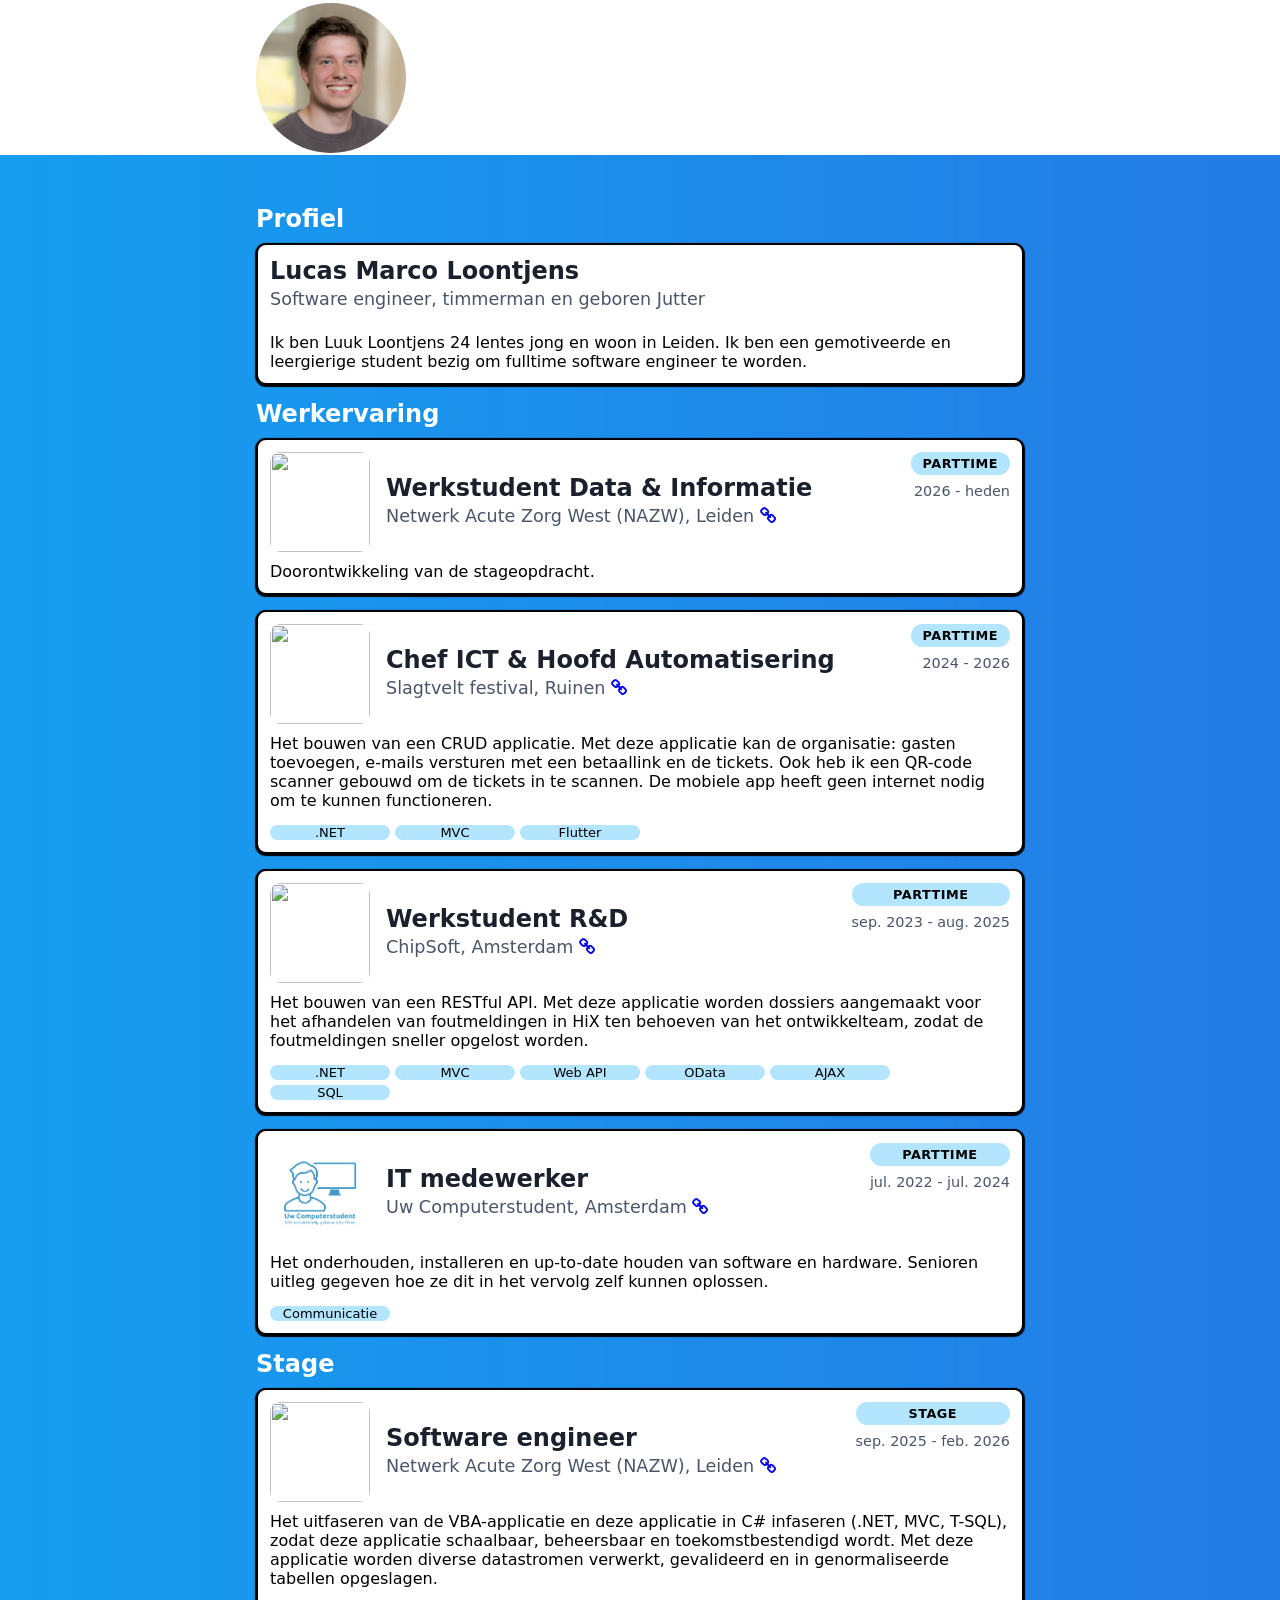
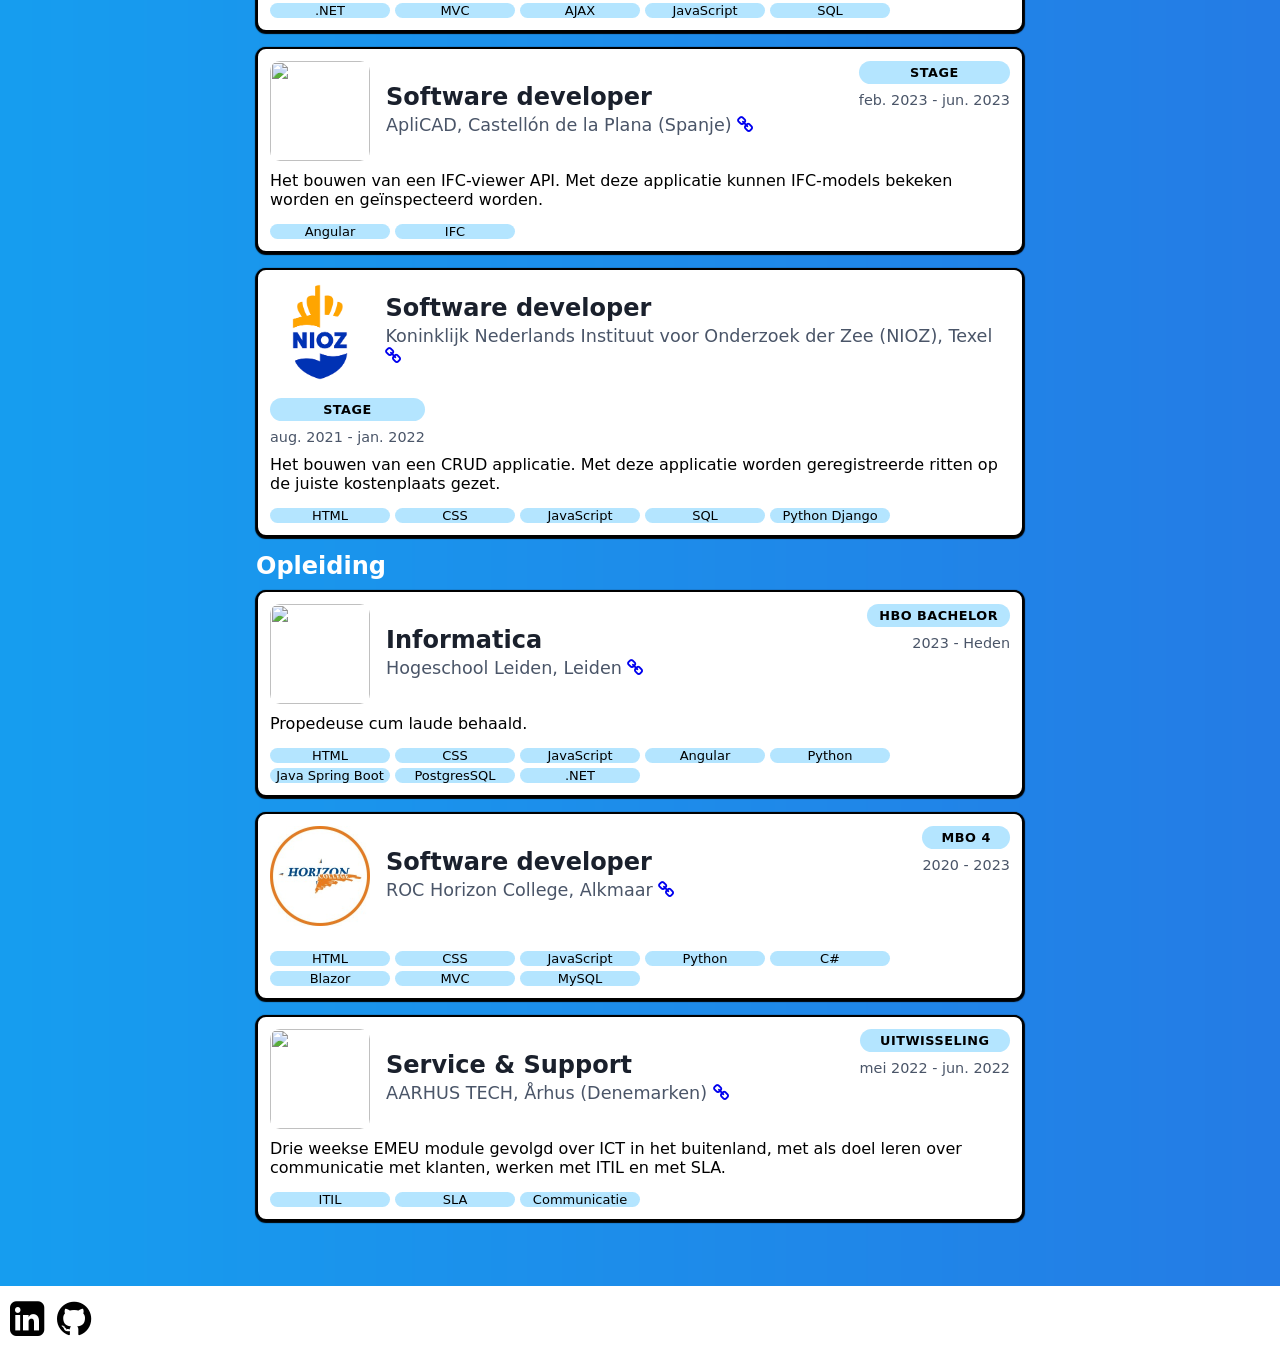
==== index.html @ aff91fad "Text NAZW stage" ====
<!DOCTYPE html>
<html lang="en">
<head>
    <meta charset="UTF-8">
    <meta name="viewport" content="width=device-width, initial-scale=1.0">
    <title>Curriculum Vitae Luuk</title>
    <link rel="icon" type="image/x-icon" href="letter.png">
    <link rel="stylesheet" href="style.css">
    <link rel="stylesheet" href="https://cdnjs.cloudflare.com/ajax/libs/font-awesome/4.7.0/css/font-awesome.min.css">
</head>
<body>
    <div class="personalia">
        <div class="img-wrapper">
            <img src="img/luuk.jpg" alt="Lucas" class="photo">
        </div>
    </div>
    
    <!-- Profiel -->
    <div class="cv-list">
        <h2 class="page">Profiel</h2>
        <div class="cv-item">
            <div class="name">
                <div class="company-details">
                    <h3>Lucas Marco Loontjens</h3>
                    <h4>Software engineer, timmerman en geboren Jutter</h4>                 
                </div>
            </div>
            <p>Ik ben Luuk Loontjens 24 lentes jong en woon in Leiden.
            Ik ben een gemotiveerde en leergierige student bezig om fulltime software engineer te worden.</p>       
        </div>

        <!-- Werkervaring -->
        <h2 class="page">Werkervaring</h2>
        <div class="cv-item">
            <div class="cv-header">
                <div class="company-info">
                    <img src="https://nazw.nl/wp-content/uploads/2023/12/NAZW-logo.svg" class="photo">
                    <div class="company-details">
                        <h3>Werkstudent Data & Informatie</h3>
                        <h4>Netwerk Acute Zorg West (NAZW), Leiden <a href="https://nazw.nl/" target="_blank"><i class="fa fa-link"></i></a></h4>
                    </div>
                </div>
                <div class="cv-right">
                    <div class="cv-type">Parttime</div>
                    <div class="cv-date">2026 - heden</div>
                </div>
            </div>
            <p>Doorontwikkeling van de stageopdracht.
            </p>
        </div>


        <div class="cv-item">
            <div class="cv-header">
                <div class="company-info">
                    <img src="https://encrypted-tbn0.gstatic.com/images?q=tbn:ANd9GcRWLelJHLTWGagLmyqx_aqqXIX-6oJtifSRag&s" class="photo">
                    <div class="company-details">
                        <h3>Chef ICT & Hoofd Automatisering</h3>
                        <h4>Slagtvelt festival, Ruinen <a href="https://www.instagram.com/slagtvelt" target="_blank"><i class="fa fa-link"></i></a></h4>
                    </div>
                </div>
                <div class="cv-right">
                    <div class="cv-type">Parttime</div>
                    <div class="cv-date">2024 - 2026</div>
                </div>
            </div>
                <p>Het bouwen van een CRUD applicatie. Met deze applicatie kan de organisatie: gasten toevoegen, e-mails 
                    versturen met een betaallink en de tickets. Ook heb ik een QR-code scanner gebouwd om de tickets 
                    in te scannen. De mobiele app heeft geen internet nodig om te kunnen functioneren.
                </p>
            <ul>
                <li>.NET</li>
                <li>MVC</li>
                <li>Flutter</li>
            </ul>
        </div>

        <div class="cv-item">
            <div class="cv-header">
                <div class="company-info">
                    <img src="https://www.chipsoft.com/img/Mob%20ChipSoft%20logo%20blauw.svg" class="photo">
                    <div class="company-details">
                        <h3>Werkstudent R&D</h3>
                        <h4>ChipSoft, Amsterdam <a href="https://chipsoft.com/nl-NL" target="_blank"><i class="fa fa-link"></i></a></h4>
                    </div>
                </div>
                <div class="cv-right">
                    <div class="cv-type">Parttime</div>
                    <div class="cv-date">sep. 2023 - aug. 2025</div>
                </div>
            </div>
            <p>Het bouwen van een RESTful API. Met deze applicatie worden dossiers aangemaakt voor het afhandelen
                van foutmeldingen in HiX ten behoeven van het ontwikkelteam, zodat de foutmeldingen sneller opgelost
                worden.
            </p>
            <ul>
                <li>.NET</li>
                <li>MVC</li>
                <li>Web API</li>
                <li>OData</li>
                <li>AJAX</li>
                <li>SQL</li>
            </ul>
        </div>

        <div class="cv-item">
            <div class="cv-header">
                <div class="company-info">
                    <img src="img/UCS.png" class="photo">
                    <div class="company-details">
                        <h3>IT medewerker</h3>
                        <h4>Uw Computerstudent, Amsterdam <a href="https://uwcomputerstudent.nl" target="_blank"><i class="fa fa-link"></i></a></h4>
                    </div>
                </div>
                <div class="cv-right">
                    <div class="cv-type">Parttime</div>
                    <div class="cv-date">jul. 2022 - jul. 2024</div>
                </div>
            </div>
            <p>Het onderhouden, installeren en up-to-date houden van software en hardware. Senioren uitleg
                gegeven hoe ze dit in het vervolg zelf kunnen oplossen.
            </p>
            <ul>
                <li>Communicatie</li>
            </ul>
        </div>

        <!-- Stage -->
        <h2 class="page">Stage</h2>
        <div class="cv-item">
            <div class="cv-header">
                <div class="company-info">
                    <img src="https://nazw.nl/wp-content/uploads/2023/12/NAZW-logo.svg" class="photo">
                    <div class="company-details">
                        <h3>Software engineer</h3>
                        <h4>Netwerk Acute Zorg West (NAZW), Leiden <a href="https://nazw.nl/" target="_blank"><i class="fa fa-link"></i></a></h4>
                    </div>
                </div>
                <div class="cv-right">
                    <div class="cv-type">Stage</div>
                    <div class="cv-date">sep. 2025 - feb. 2026</div>
                </div>
            </div>
            <p>Het uitfaseren van de VBA-applicatie en deze applicatie in C# infaseren (.NET,
                MVC, T-SQL), zodat deze applicatie schaalbaar, beheersbaar en toekomstbestendigd
                wordt. Met deze applicatie worden diverse datastromen verwerkt, gevalideerd en in
                genormaliseerde tabellen opgeslagen.
            </p>
            <ul>
                <li>.NET</li>
                <li>MVC</li>
                <li>AJAX</li>
                <li>JavaScript</li>
                <li>SQL</li>
            </ul>
        </div>
        <div class="cv-item">
            <div class="cv-header">
                <div class="company-info">
                    <img src="https://aplicad.com/wp-content/uploads/2024/04/Logotipo_ApliCAD.png" class="photo">
                    <div class="company-details">
                        <h3>Software developer</h3>
                        <h4>ApliCAD, Castellón de la Plana (Spanje) <a href="https://aplicad.com" target="_blank"><i class="fa fa-link"></i></a></h4>
                    </div>
                </div>
                <div class="cv-right">
                    <div class="cv-type">Stage</div>
                    <div class="cv-date">feb. 2023 - jun. 2023</div>
                </div>
            </div>
            <p>Het bouwen van een IFC-viewer API. Met deze applicatie kunnen IFC-models bekeken worden en geïnspecteerd worden.</p>
            <ul>
                <li>Angular</li>
                <li>IFC</li>
            </ul>
        </div>
                
        <div class="cv-item">
            <div class="cv-header">
                <div class="company-info">
                    <img src="/img/NIOZ.png" class="photo">
                    <div class="company-details">
                        <h3>Software developer</h3>
                        <h4>Koninklijk Nederlands Instituut voor Onderzoek der Zee (NIOZ), Texel <a href="https://www.nioz.nl" target="_blank"><i class="fa fa-link"></i></a></h4>
                    </div>
                </div>
                <div class="cv-right">
                    <div class="cv-type">Stage</div>
                    <div class="cv-date">aug. 2021 - jan. 2022</div>
                </div>
            </div>
            <p>Het bouwen van een CRUD applicatie. Met deze applicatie worden geregistreerde ritten op de juiste kostenplaats gezet.</p>
            <ul>
                <li>HTML</li>
                <li>CSS</li>
                <li>JavaScript</li>
                <li>SQL</li>
                <li>Python Django</li>
            </ul>
        </div>


        <!-- Opleiding -->
        <h2 class="page">Opleiding</h2>
        <div class="cv-item">
            <div class="cv-header">
                <div class="company-info">
                    <img src="https://www.deassociatedegree.nl/wp-content/uploads/2025/03/Logo_HL_Donkergroen_RGB.png" class="photo">
                    <div class="company-details">
                        <h3>Informatica</h3>
                        <h4>Hogeschool Leiden, Leiden <a href="https://www.hsleiden.nl" target="_blank"><i class="fa fa-link"></i></a></h4>
                    </div>
                </div>
                <div class="cv-right">
                    <div class="cv-type">HBO Bachelor</div>
                    <div class="cv-date">2023 - Heden</div>
                </div>
            </div>
                <p>Propedeuse cum laude behaald.</p>
            <ul>
                <li>HTML</li>
                <li>CSS</li>
                <li>JavaScript</li>
                <li>Angular</li>
                <li>Python</li>
                <li>Java Spring Boot</li>
                <li>PostgresSQL</li>
                <li>.NET</li>
            </ul>
        </div>

        <div class="cv-item">
            <div class="cv-header">
                <div class="company-info">
                    <img src="img/Horizon_College.jpg" class="photo">
                    <div class="company-details">
                        <h3>Software developer</h3>
                        <h4>ROC Horizon College, Alkmaar <a href="https://www.talland.nl" target="_blank"><i class="fa fa-link"></i></a></h4>
                    </div>
                </div>
                <div class="cv-right">
                    <div class="cv-type">MBO 4</div>
                    <div class="cv-date">2020 - 2023</div>
                </div>
            </div>
            <ul>
                <li>HTML</li>
                <li>CSS</li>
                <li>JavaScript</li>
                <li>Python</li>
                <li>C#</li>
                <li>Blazor</li>
                <li>MVC</li>
                <li>MySQL</li>
            </ul>
        </div>

        <div class="cv-item">
            <div class="cv-header">
                <div class="company-info">
                    <img src="https://encrypted-tbn0.gstatic.com/images?q=tbn:ANd9GcSolcp8pTthHWKTYO9zEsFrjFuB_rsG6BGsEw&s" class="photo">
                    <div class="company-details">
                        <h3>Service & Support</h3>
                        <h4>AARHUS TECH, Århus (Denemarken) <a href="https://www.aarhustech.dk" target="_blank"><i class="fa fa-link"></i></a></h4>
                    </div>
                </div>
                <div class="cv-right">
                    <div class="cv-type">Uitwisseling</div>
                    <div class="cv-date"> mei 2022 - jun. 2022</div>
                </div>
            </div>
                <p>Drie weekse EMEU module gevolgd over ICT in het buitenland, met als doel leren over communicatie met klanten,
                    werken met ITIL en met SLA.
                </p>
            <ul>
                <li>ITIL</li>
                <li>SLA</li>
                <li>Communicatie</li>
            </ul>
        </div>
    </div>

    <div class="contact">
            <a href="https://www.linkedin.com/in/lucas-loontjens/" target="_blank"><i class="fa fa-linkedin-square" aria-hidden="true"></i></a>    
            <a href="https://github.com/Luuncas" target="_blank"><i class="fa fa-github" aria-hidden="true"></i></a>
        </div>
    </div>
</body>
</html>
---- style.css ----
* {
    padding: 0;
    margin: 0;
    box-sizing: border-box;
}

body {
    font-family: system-ui;
    background: url("cool-background.png");
    background-size: cover;
    background-position: center top;   
    display: flex; 
    flex-direction: column; 
    min-height: 100vh;
}

.personalia {
    background-color: #fff;
    height: 155px;
    display: flex;
    align-items: center;
    position: relative;
    margin-bottom: 50px;
    padding: 0px;
}

.name {
    padding-bottom: 20px;
}

h2 {
    padding-bottom: 10px;
}

.photo {
    width: 100px;
    height: 100px;
    object-fit: contain;
    border-radius: 10px;
}

.cv-list {
    position: relative;
    right: 0;
    padding: 0 20% 0 20%;
}

.img-wrapper {
  width: 150px;
  height: 150px;
  overflow: hidden;
  border-radius: 50%;
  position: absolute;
  left: 20%;
}

.img-wrapper img {
    width: 100%;
    height: 160%;
    object-fit: cover;
    top: -5px;
    position: absolute;
}

.cv-item {
    padding: 12px;
    background-color: #fff;
    margin-bottom: 15px;
    border-radius: 10px;
    border: solid #000 2px;
    box-shadow: 0px 1px 1px 1px #000;
}

.cv-header {
    display: flex;
    justify-content: space-between;
    align-items: flex-start;
    flex-wrap: wrap;
    margin-bottom: 10px;
    gap: 1rem;
}

.company-info {
    display: flex;
    align-items: center;
    gap: 1rem;
    overflow: auto;
}

.company-details h3 {
    margin: 0;
    color: #1a202c;
    font-size: 1.5rem;
    font-weight: 600;
}

.company-details h4 {
    margin: 0.25rem 0;
    color: #4a5568;
    font-size: 1.1rem;
    font-weight: 500;
}

.cv-right {
    text-align: right;
    display: flex;
    flex-direction: column;
    gap: 0.5rem;
}

.cv-date {
    color: #4a5568;
    font-size: 0.9rem;
    font-weight: 500;
}

.cv-type {
    background-color: #b4e5ff;
    padding: 0.25rem 0.75rem;
    border-radius: 20px;
    font-size: 0.8rem;
    font-weight: 600;
    text-transform: uppercase;
    letter-spacing: 0.5px;
    text-align: center;
}

.page {
    color: #fff;
}

ul {
    list-style-type: none;
    margin: 0;
    padding: 0;
    overflow: hidden;
    padding-top: 10px;
}

li {
    text-align: center;
    width: 120px;
    float: left;
    margin-right: 5px;
    background-color: #b4e5ff;
    margin-top: 5px;
    border-radius: 40px;
    font-size: small;
}

.contact {
    background-color: #fff;
    margin-top: 50px;
    padding: 10px;
    font-size: 40px;
    flex: 1;
}

.contact a:link, .contact a:visited {
    color: #000;
}

.contact a:hover {
    color: #4b4b4b;
}
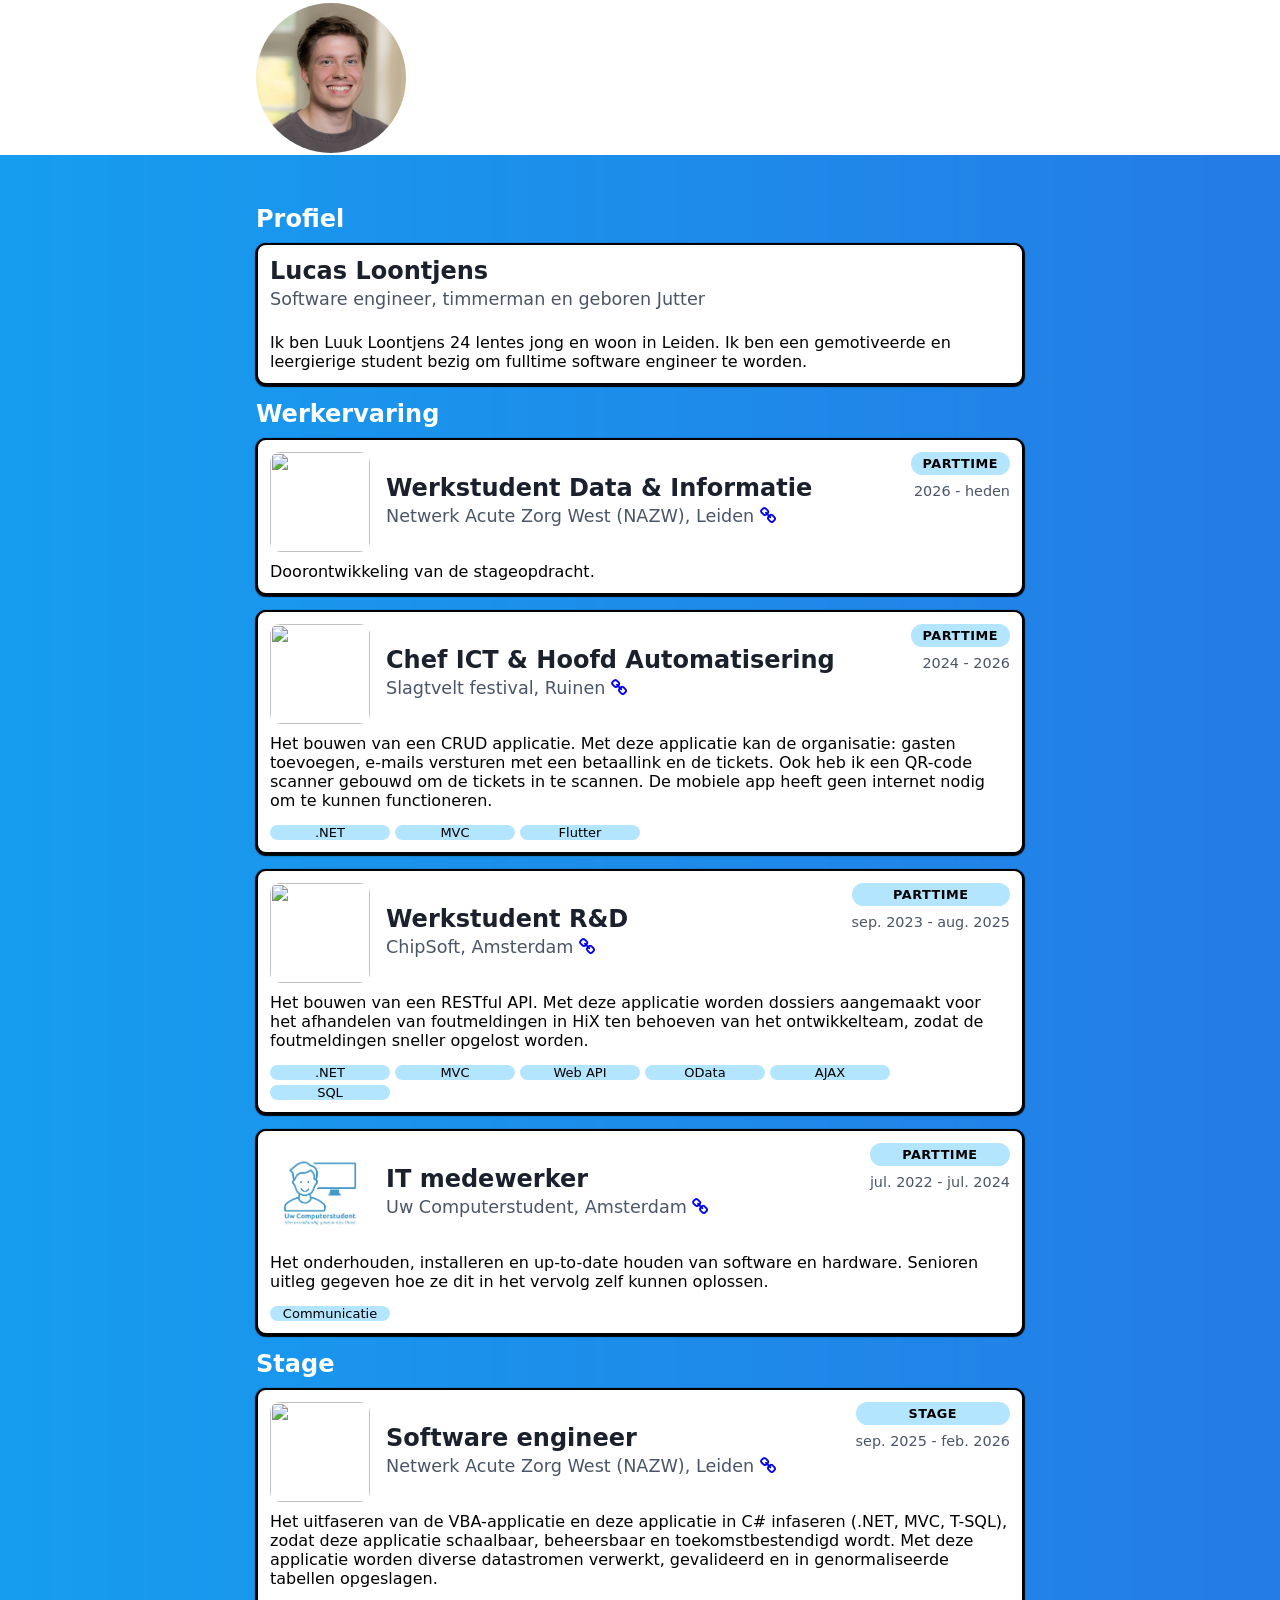
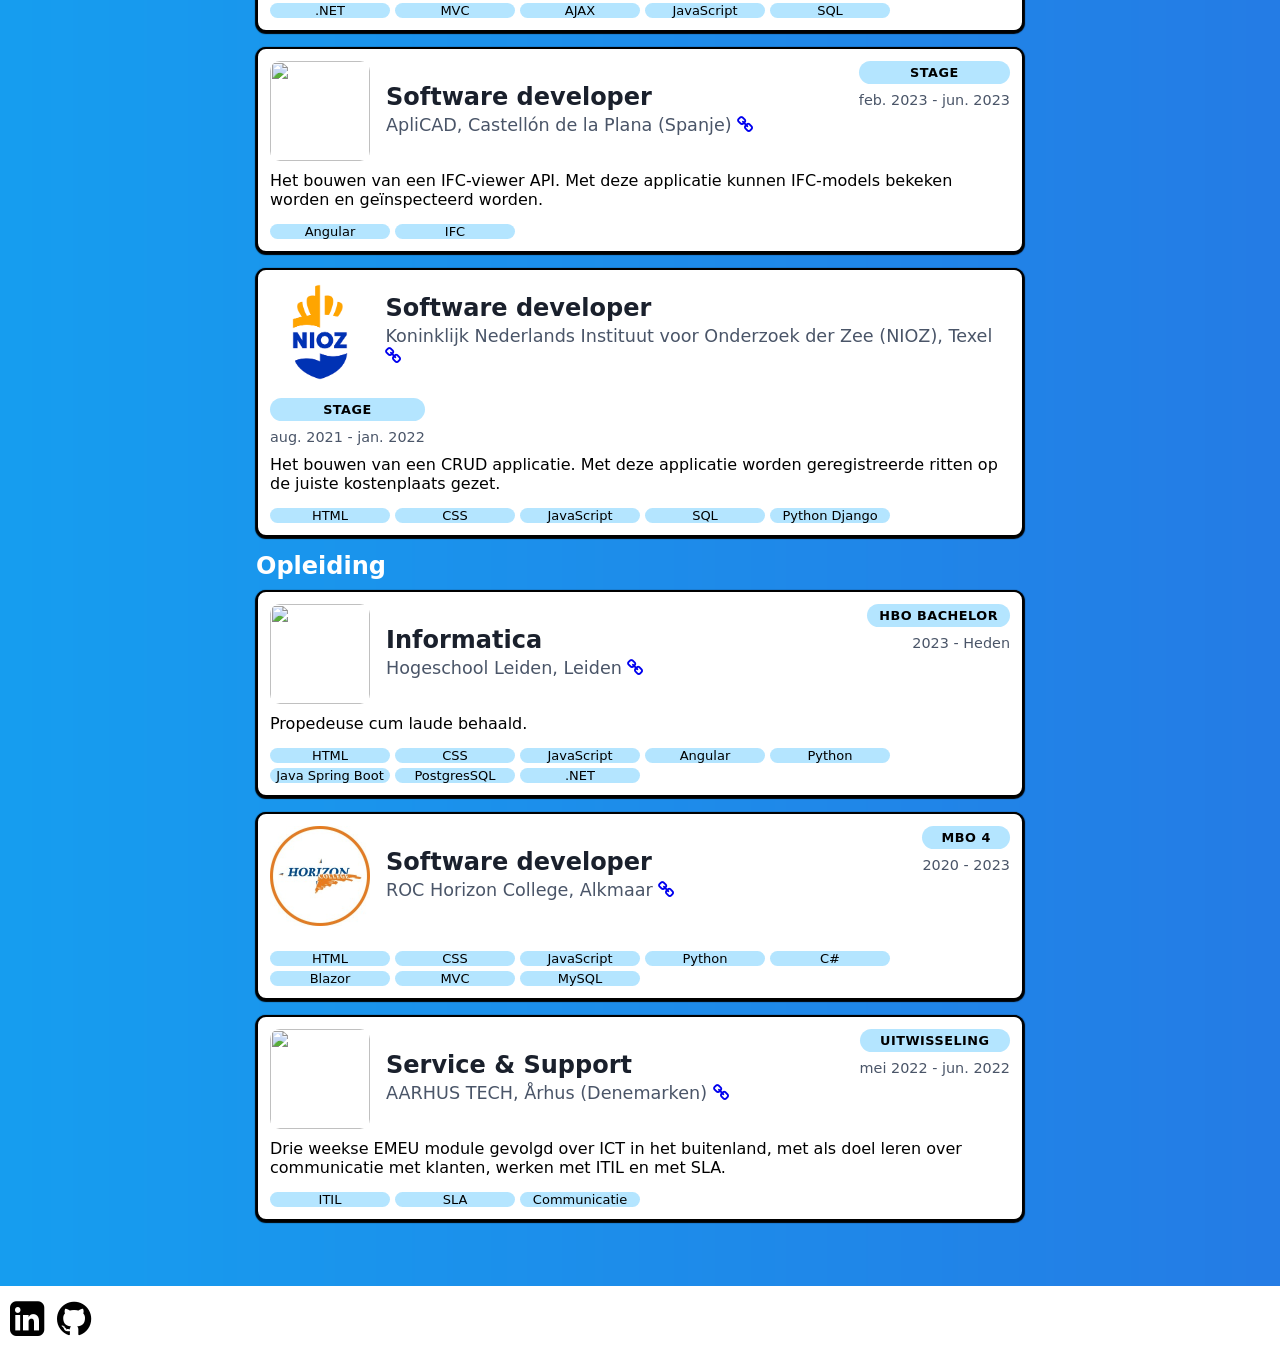
==== commit 2a634f06: "Removed name" ====
--- a/index.html
+++ b/index.html
@@ -21,7 +21,7 @@
         <div class="cv-item">
             <div class="name">
                 <div class="company-details">
-                    <h3>Lucas Marco Loontjens</h3>
+                    <h3>Lucas Loontjens</h3>
                     <h4>Software engineer, timmerman en geboren Jutter</h4>                 
                 </div>
             </div>
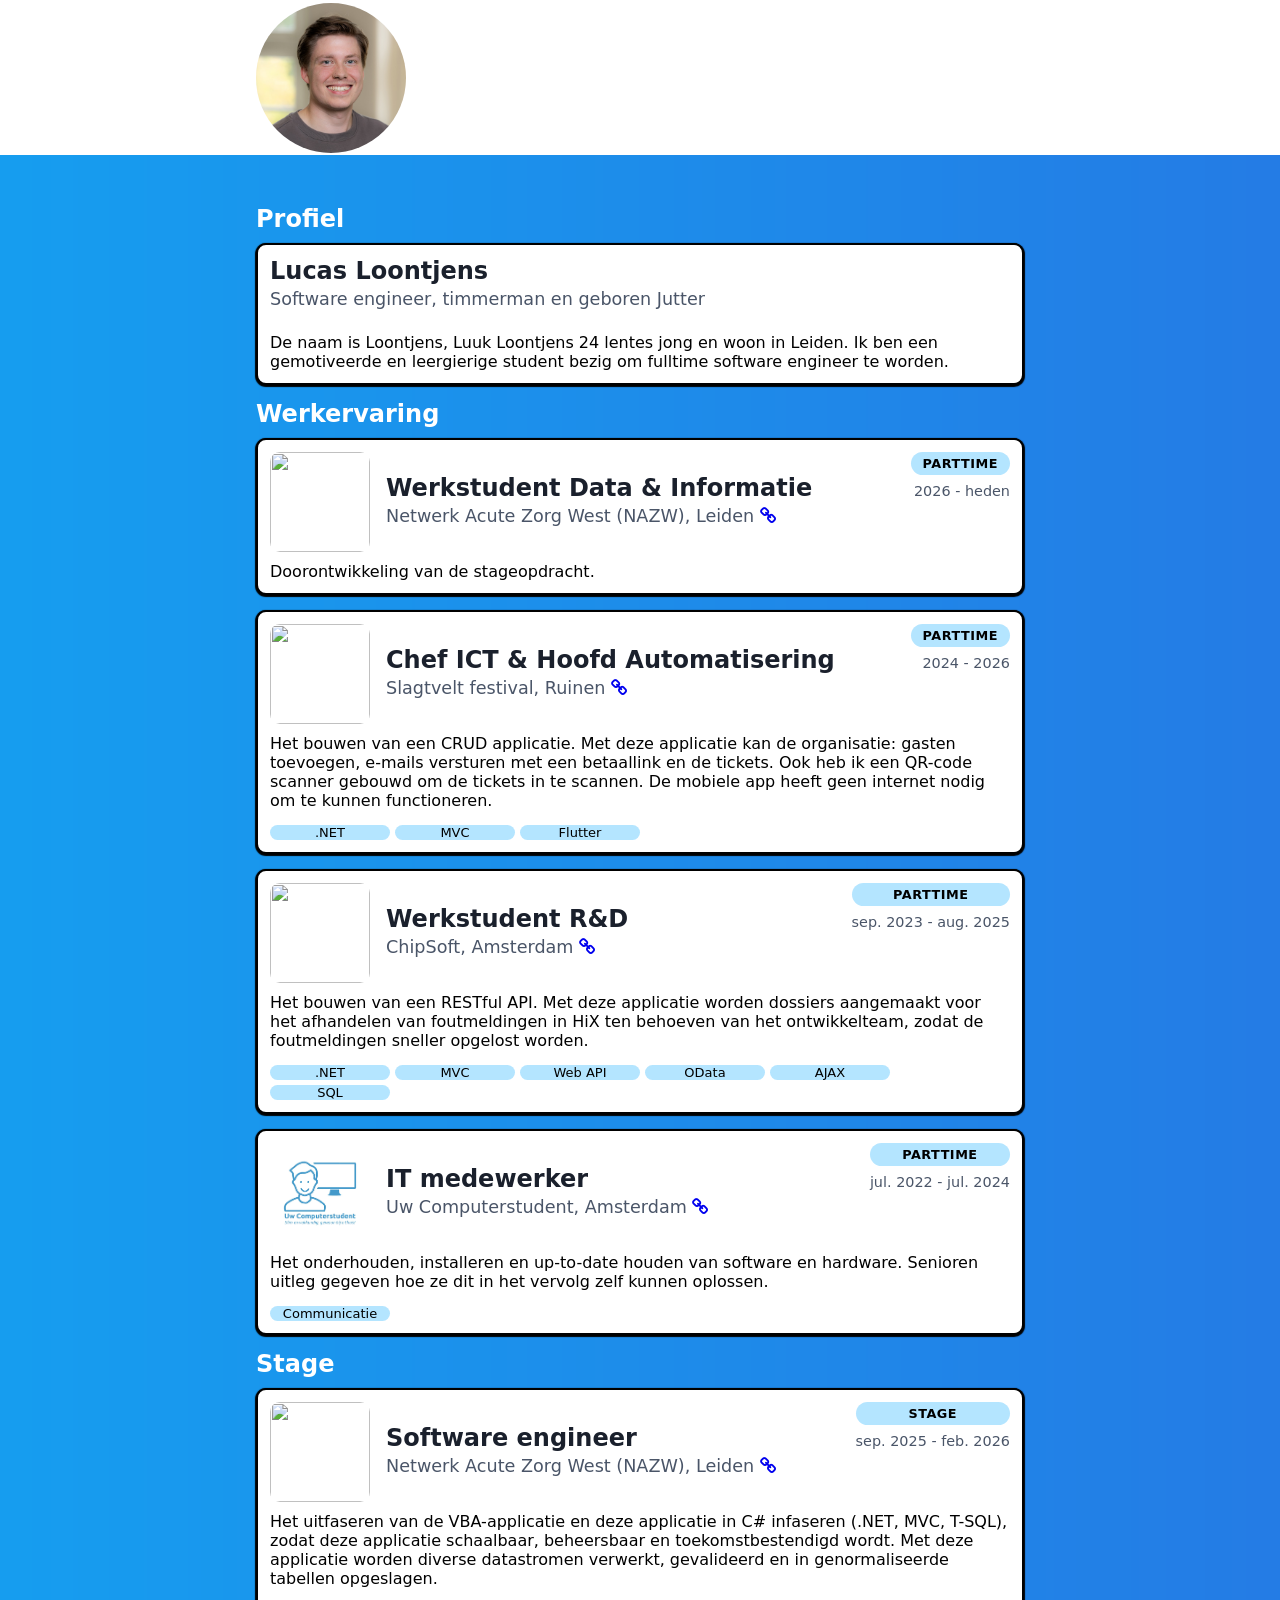
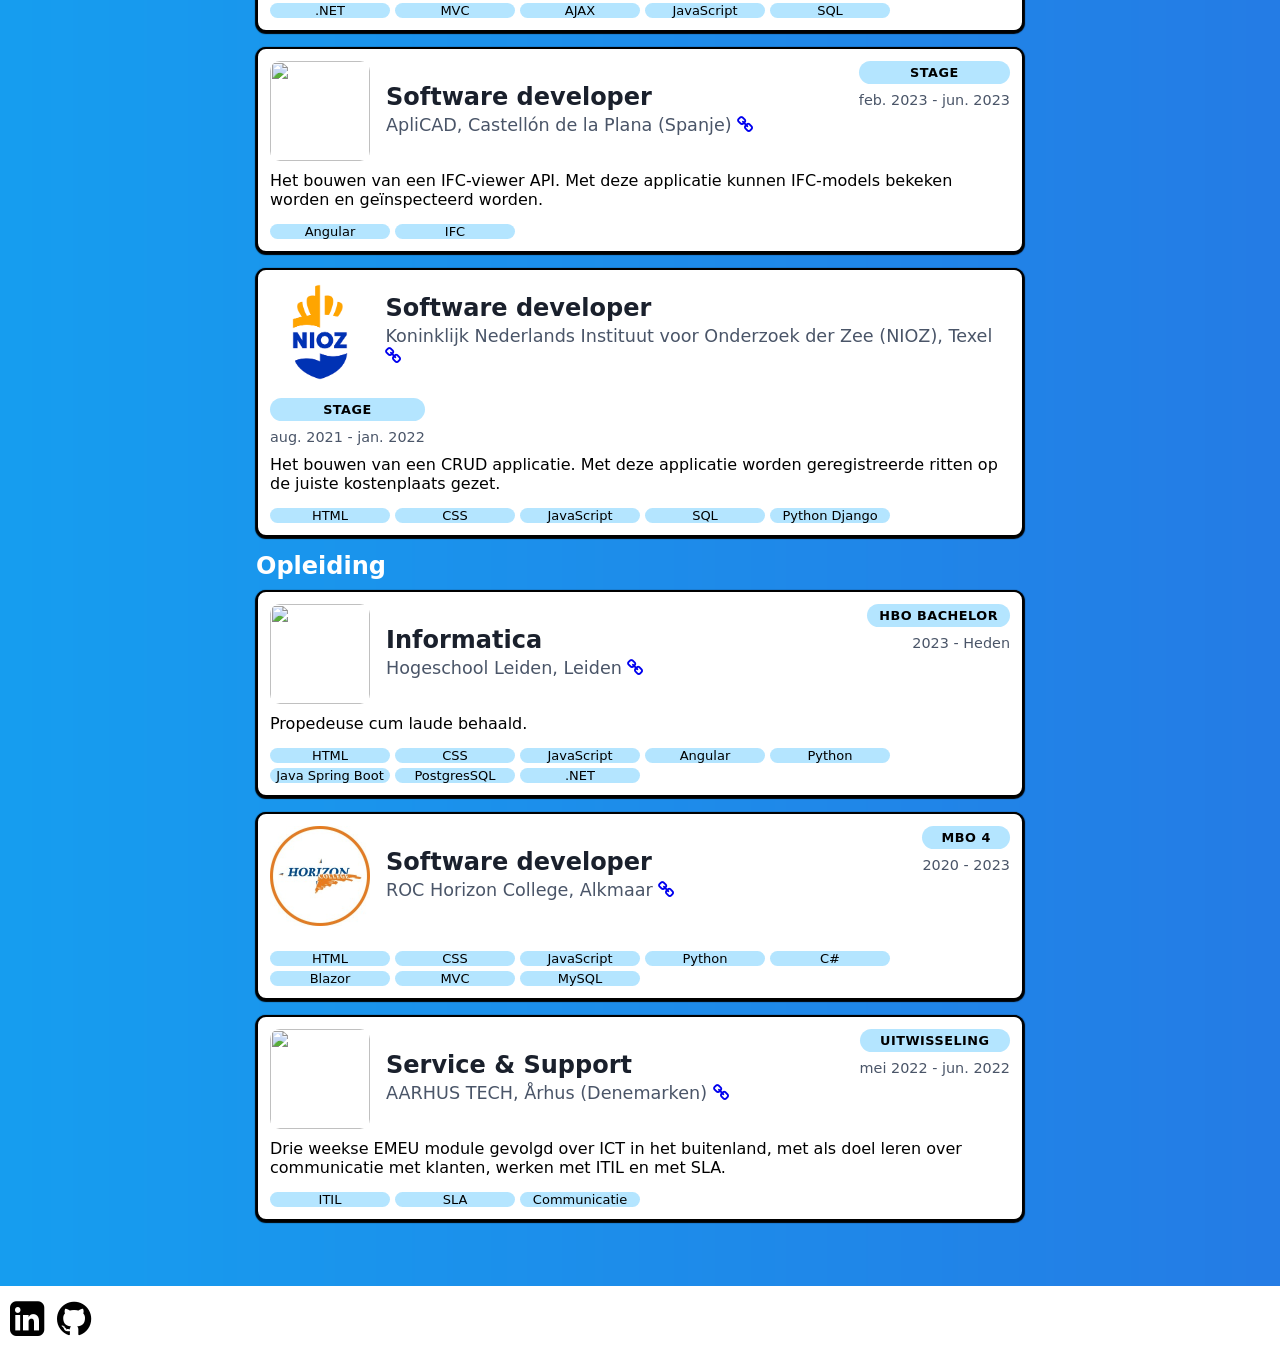
==== commit dd3958e1: "Changed profile text" ====
--- a/index.html
+++ b/index.html
@@ -25,7 +25,7 @@
                     <h4>Software engineer, timmerman en geboren Jutter</h4>                 
                 </div>
             </div>
-            <p>Ik ben Luuk Loontjens 24 lentes jong en woon in Leiden.
+            <p>De naam is Loontjens, Luuk Loontjens 24 lentes jong en woon in Leiden.
             Ik ben een gemotiveerde en leergierige student bezig om fulltime software engineer te worden.</p>       
         </div>
 
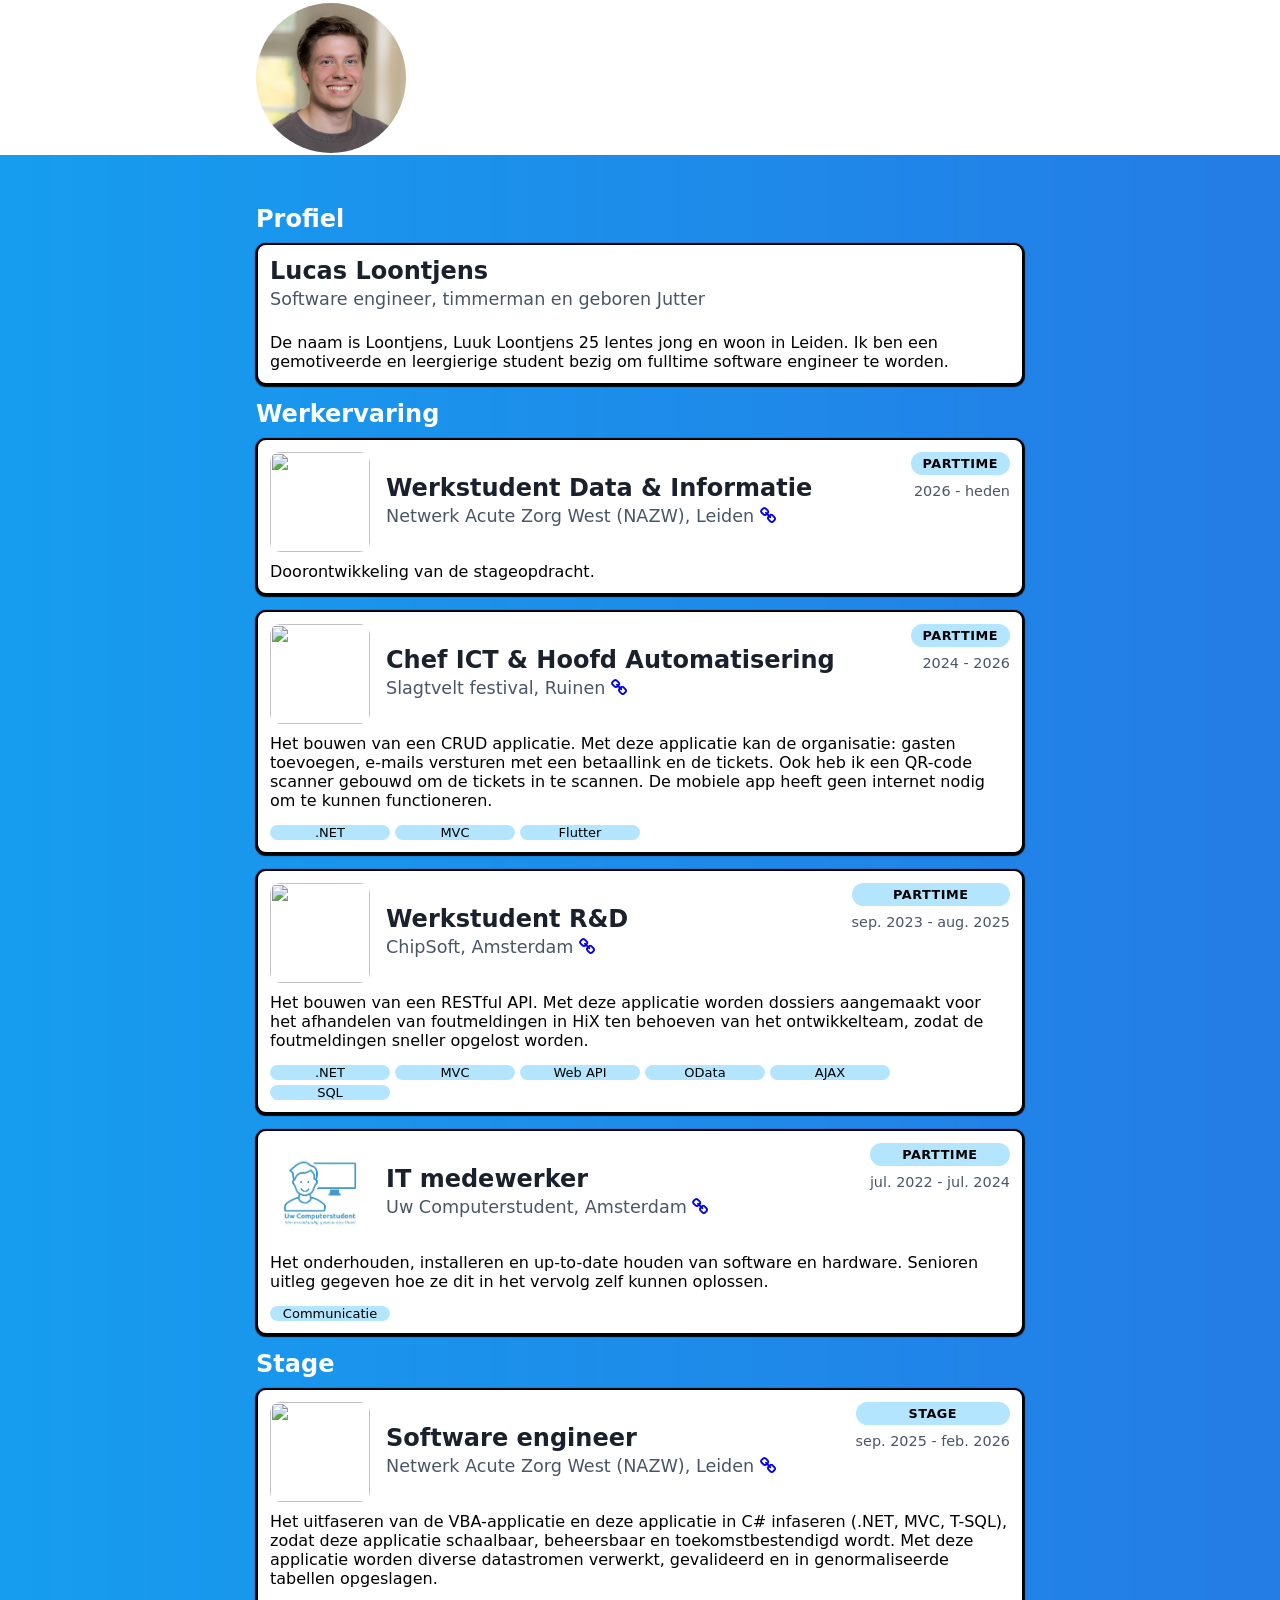
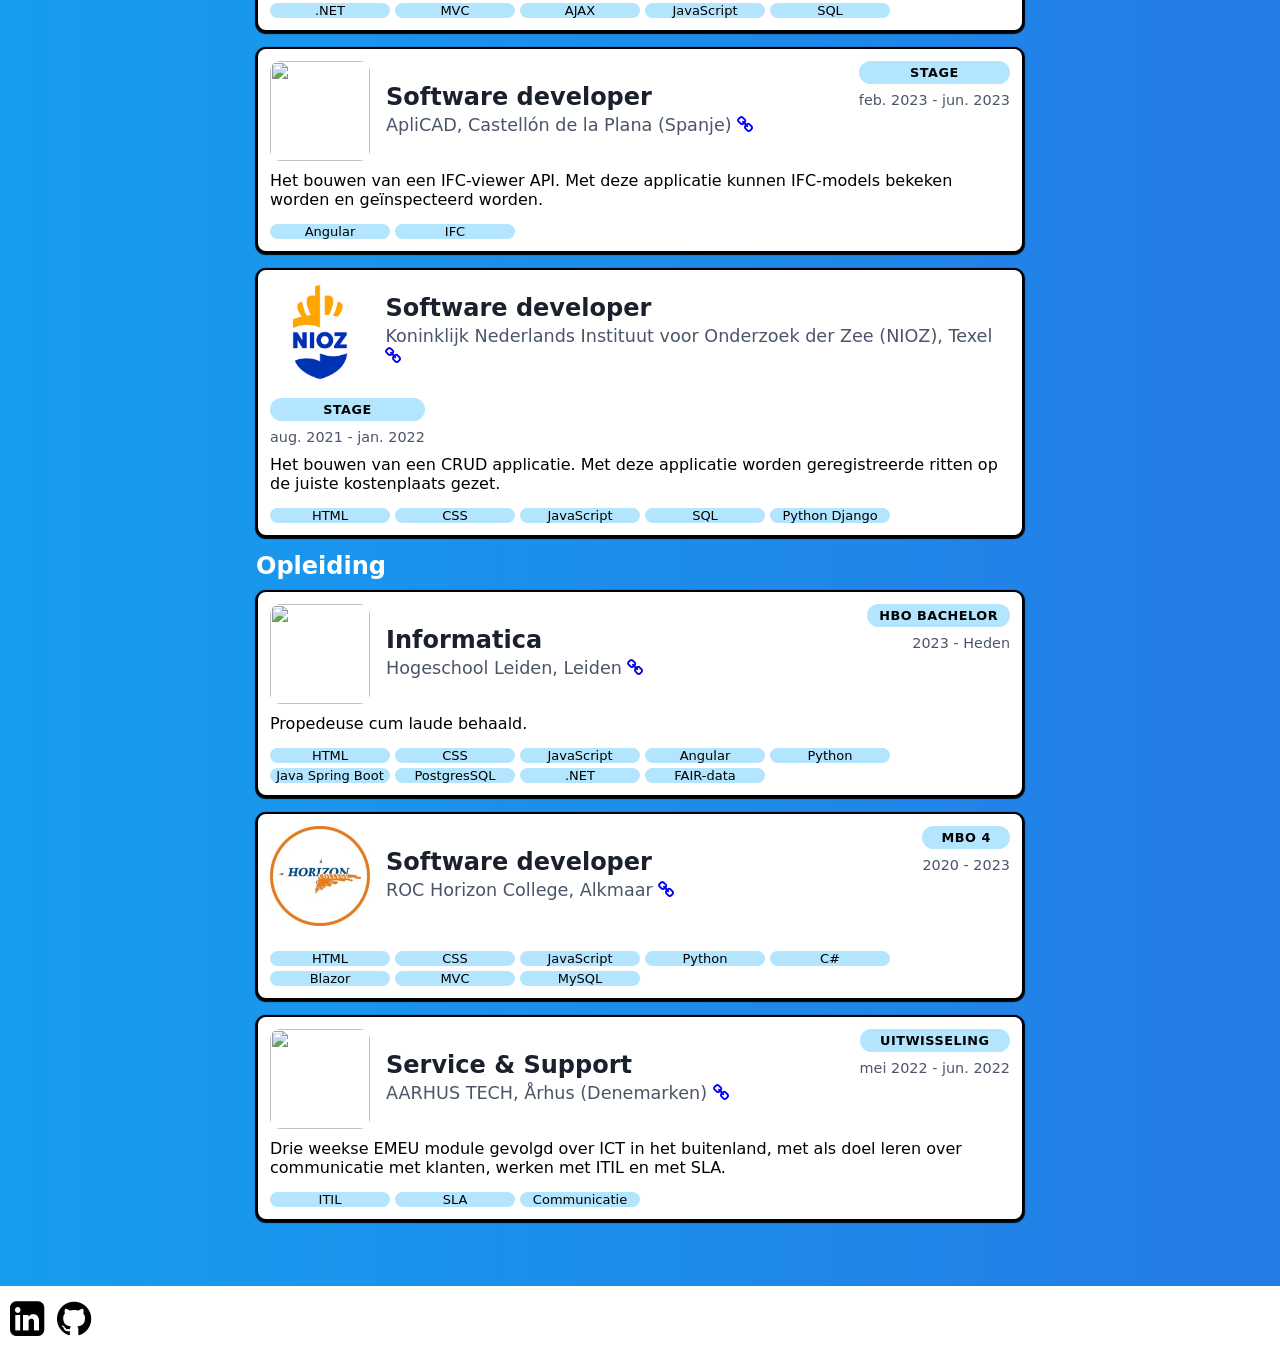
==== commit b54d2916: "Updated age and fair-data" ====
--- a/index.html
+++ b/index.html
@@ -25,7 +25,7 @@
                     <h4>Software engineer, timmerman en geboren Jutter</h4>                 
                 </div>
             </div>
-            <p>De naam is Loontjens, Luuk Loontjens 24 lentes jong en woon in Leiden.
+            <p>De naam is Loontjens, Luuk Loontjens 25 lentes jong en woon in Leiden.
             Ik ben een gemotiveerde en leergierige student bezig om fulltime software engineer te worden.</p>       
         </div>
 
@@ -226,8 +226,26 @@
                 <li>Java Spring Boot</li>
                 <li>PostgresSQL</li>
                 <li>.NET</li>
-            </ul>
-        </div>
+                <li>FAIR-data</li>
+            </ul>
+        </div>
+
+        <!-- <div class="cv-item">
+            <div class="cv-header">
+                <div class="company-info">
+                    <img src="https://www.hu.nl/static/images/hu-logo.svg" class="photo">
+                    <div class="company-details">
+                        <h3>Filosofie, ethiek en praktijk</h3>
+                        <h4>Hogeschool Utrecht, Utrecht <a href="https://www.hu.nl/" target="_blank"><i class="fa fa-link"></i></a></h4>
+                    </div>
+                </div>
+                <div class="cv-right">
+                    <div class="cv-type">Minor</div>
+                    <div class="cv-date">2026 - Heden</div>
+                </div>
+            </div>
+            <p>Een minor aan het volgen buiten mijn werkvak, om mijzelf breder te oriënteren.</p>
+        </div> -->
 
         <div class="cv-item">
             <div class="cv-header">
--- a/style.css
+++ b/style.css
@@ -12,6 +12,7 @@
     display: flex; 
     flex-direction: column; 
     min-height: 100vh;
+    /* background-color: #7867b2; */
 }
 
 .personalia {
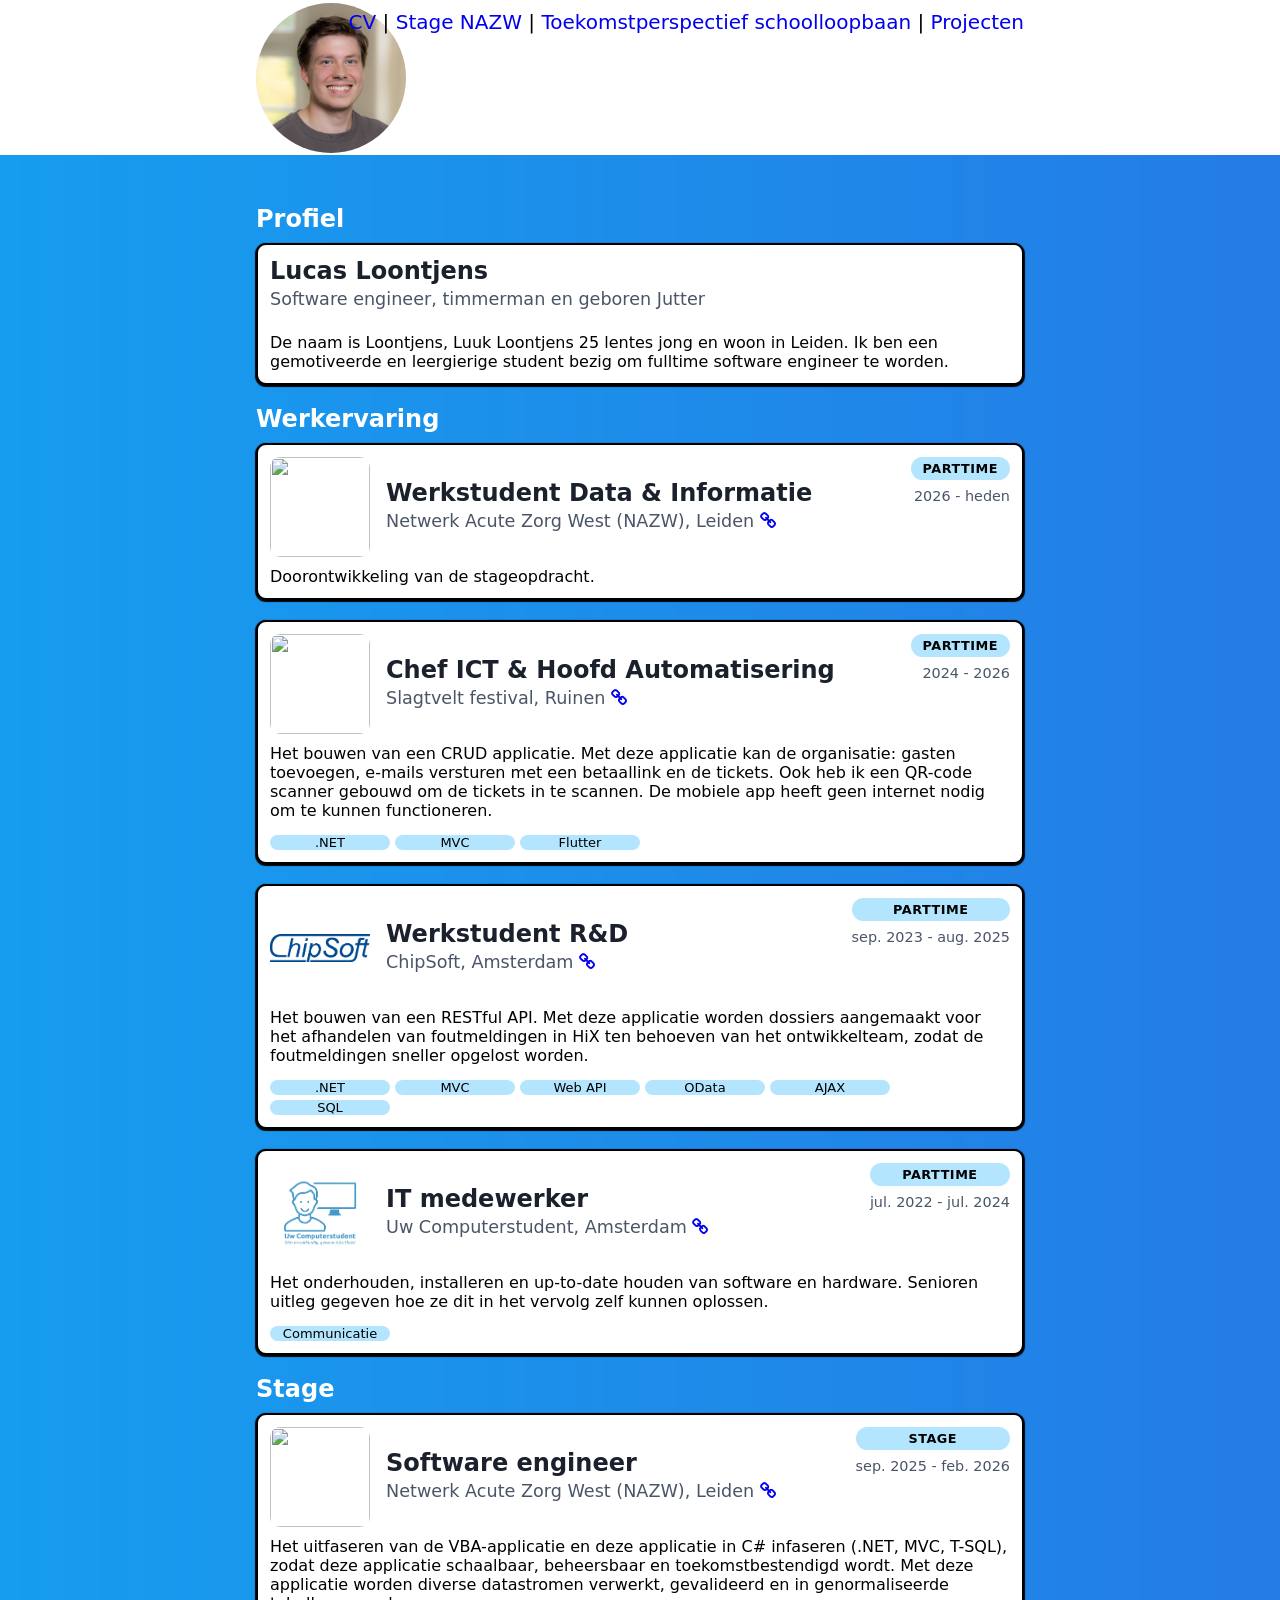
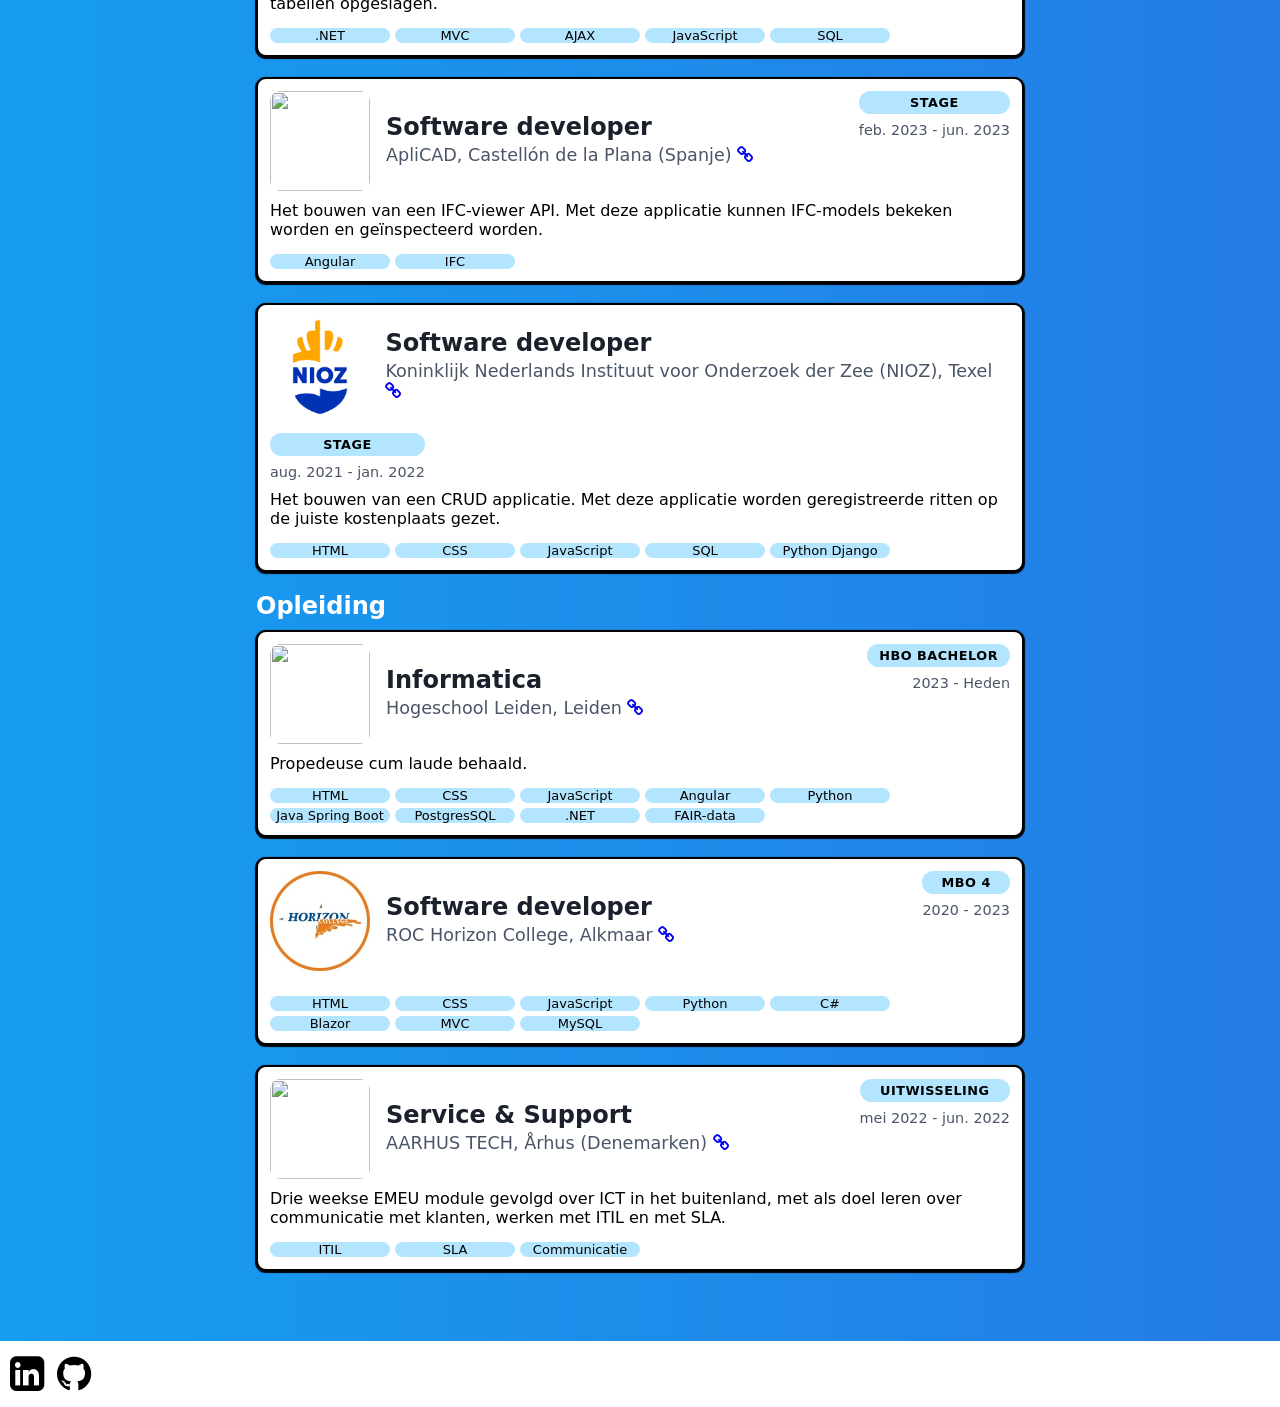
==== commit bbfc968b: "Added new pages and styling" ====
--- a/index.html
+++ b/index.html
@@ -5,6 +5,7 @@
     <meta name="viewport" content="width=device-width, initial-scale=1.0">
     <title>Curriculum Vitae Luuk</title>
     <link rel="icon" type="image/x-icon" href="letter.png">
+    <link rel="stylesheet" href="index.css">
     <link rel="stylesheet" href="style.css">
     <link rel="stylesheet" href="https://cdnjs.cloudflare.com/ajax/libs/font-awesome/4.7.0/css/font-awesome.min.css">
 </head>
@@ -13,6 +14,13 @@
         <div class="img-wrapper">
             <img src="img/luuk.jpg" alt="Lucas" class="photo">
         </div>
+
+        <nav id="nav-bar" class="nav-link">
+            <a href="index.html">CV</a> |
+            <a href="nazw.html">Stage NAZW</a> |
+            <a href="schoolloopbaan.html">Toekomstperspectief schoolloopbaan</a> |
+            <a href="projecten.html">Projecten</a>
+        </nav>
     </div>
     
     <!-- Profiel -->
@@ -78,7 +86,7 @@
         <div class="cv-item">
             <div class="cv-header">
                 <div class="company-info">
-                    <img src="https://www.chipsoft.com/img/Mob%20ChipSoft%20logo%20blauw.svg" class="photo">
+                    <img src="img/chipsoft.jpg" class="photo">
                     <div class="company-details">
                         <h3>Werkstudent R&D</h3>
                         <h4>ChipSoft, Amsterdam <a href="https://chipsoft.com/nl-NL" target="_blank"><i class="fa fa-link"></i></a></h4>
--- a/index.css
+++ b/index.css
@@ -0,0 +1,9 @@
+body {
+    font-family: system-ui;
+    background: url("cool-background.png");
+    background-size: cover;
+    background-position: center top;   
+    display: flex; 
+    flex-direction: column; 
+    min-height: 100vh;
+}
--- a/style.css
+++ b/style.css
@@ -4,7 +4,7 @@
     box-sizing: border-box;
 }
 
-body {
+/* body {
     font-family: system-ui;
     background: url("cool-background.png");
     background-size: cover;
@@ -12,8 +12,7 @@
     display: flex; 
     flex-direction: column; 
     min-height: 100vh;
-    /* background-color: #7867b2; */
-}
+} */
 
 .personalia {
     background-color: #fff;
@@ -66,7 +65,7 @@
 .cv-item {
     padding: 12px;
     background-color: #fff;
-    margin-bottom: 15px;
+    margin-bottom: 20px;
     border-radius: 10px;
     border: solid #000 2px;
     box-shadow: 0px 1px 1px 1px #000;
@@ -163,4 +162,28 @@
 
 .contact a:hover {
     color: #4b4b4b;
+}
+
+.nav-link {
+  font-size: 20px;
+  padding-top: 10px;
+  padding-right: 20%;
+  text-decoration: none;
+  display: flex;
+  justify-content: end;
+  display: inline;
+}
+
+.nav-link a{
+    text-decoration: none;
+}
+
+.nav-link a:hover {
+    color: #01d0fe;
+}
+
+#nav-bar {
+  position: absolute;
+  top: 0;
+  right: 0;
 }
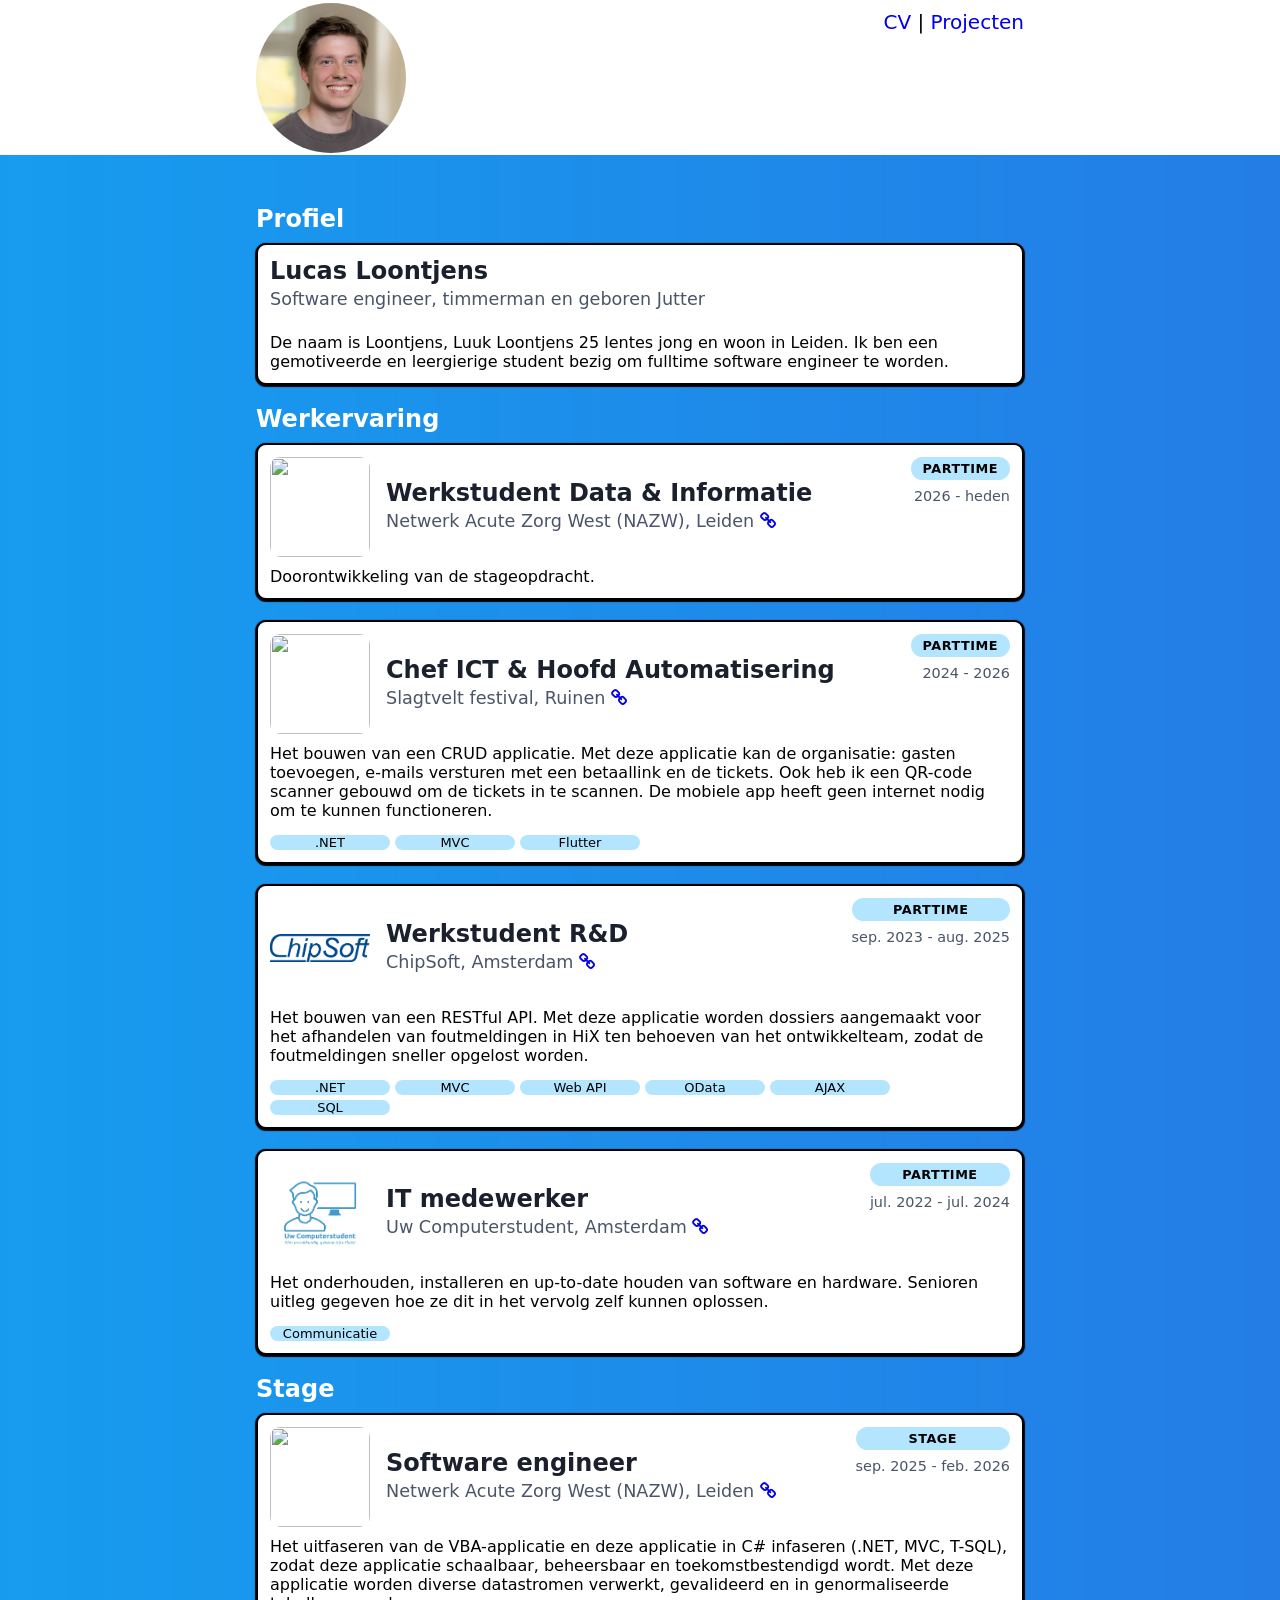
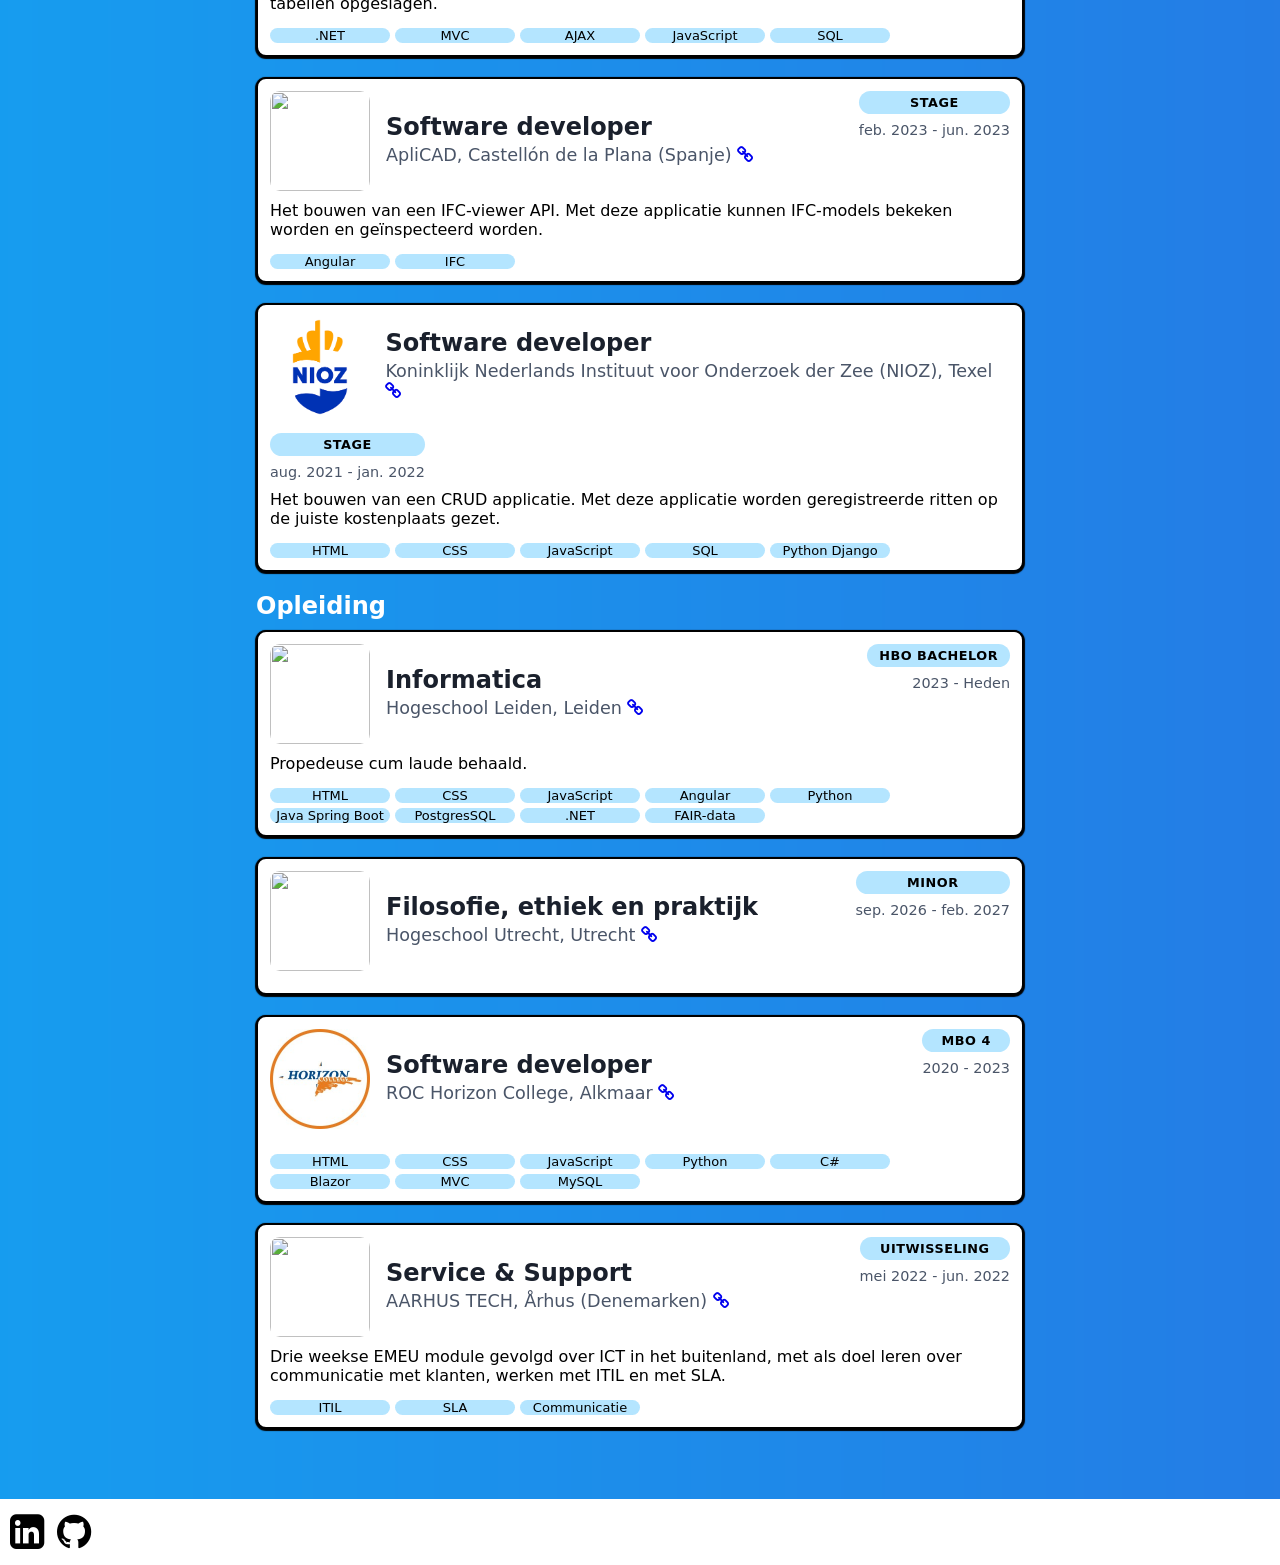
==== commit 4316bee0: "Removed UX-schoolproject pages" ====
--- a/index.html
+++ b/index.html
@@ -17,8 +17,6 @@
 
         <nav id="nav-bar" class="nav-link">
             <a href="index.html">CV</a> |
-            <a href="nazw.html">Stage NAZW</a> |
-            <a href="schoolloopbaan.html">Toekomstperspectief schoolloopbaan</a> |
             <a href="projecten.html">Projecten</a>
         </nav>
     </div>
@@ -238,7 +236,7 @@
             </ul>
         </div>
 
-        <!-- <div class="cv-item">
+        <div class="cv-item">
             <div class="cv-header">
                 <div class="company-info">
                     <img src="https://www.hu.nl/static/images/hu-logo.svg" class="photo">
@@ -249,11 +247,11 @@
                 </div>
                 <div class="cv-right">
                     <div class="cv-type">Minor</div>
-                    <div class="cv-date">2026 - Heden</div>
-                </div>
-            </div>
-            <p>Een minor aan het volgen buiten mijn werkvak, om mijzelf breder te oriënteren.</p>
-        </div> -->
+                    <div class="cv-date">sep. 2026 - feb. 2027</div>
+                </div>
+            </div>
+            <!-- <p>Een minor aan het volgen buiten mijn werkvak, om mijzelf breder te oriënteren.</p> -->
+        </div>
 
         <div class="cv-item">
             <div class="cv-header">
--- a/style.css
+++ b/style.css
@@ -186,4 +186,11 @@
   position: absolute;
   top: 0;
   right: 0;
+}
+
+.photo-nazw{
+    width: 40%;
+    object-fit: fill;
+    border-radius: 10px;
+    border: 1px solid white;
 }
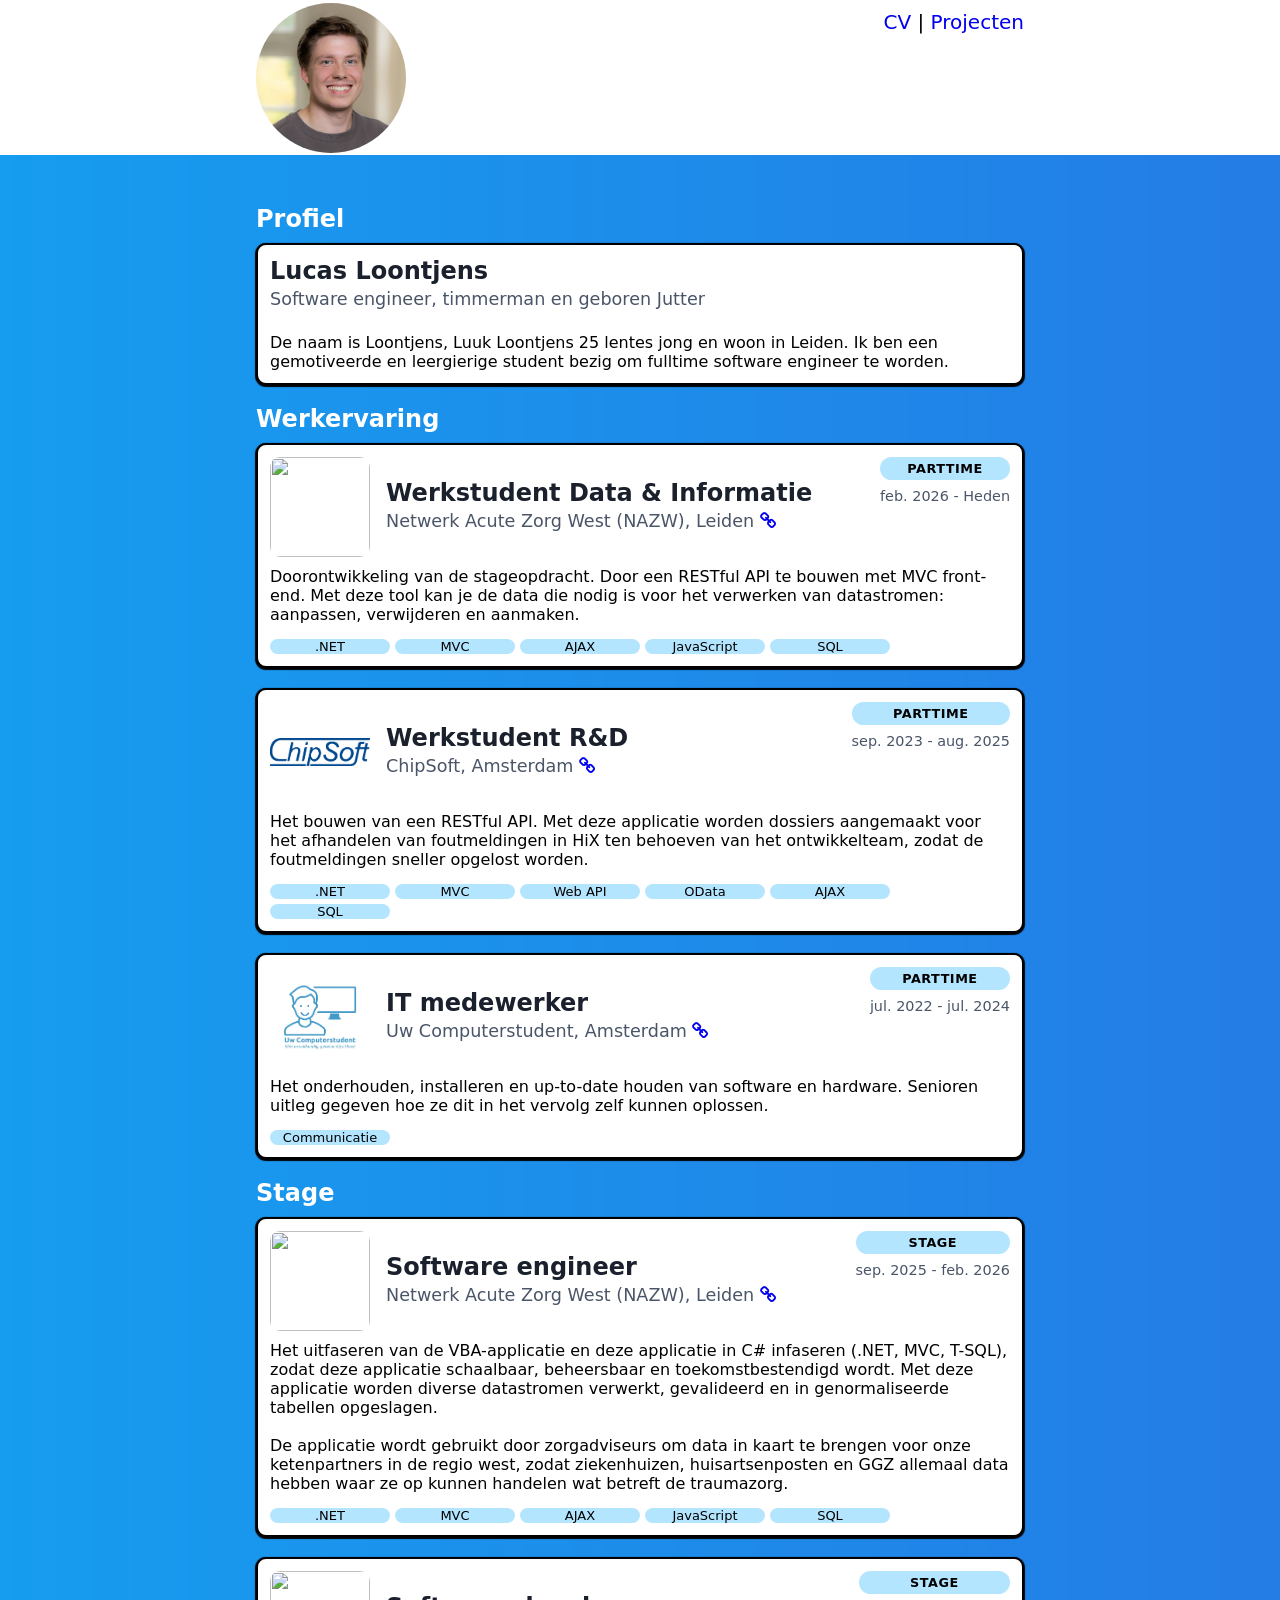
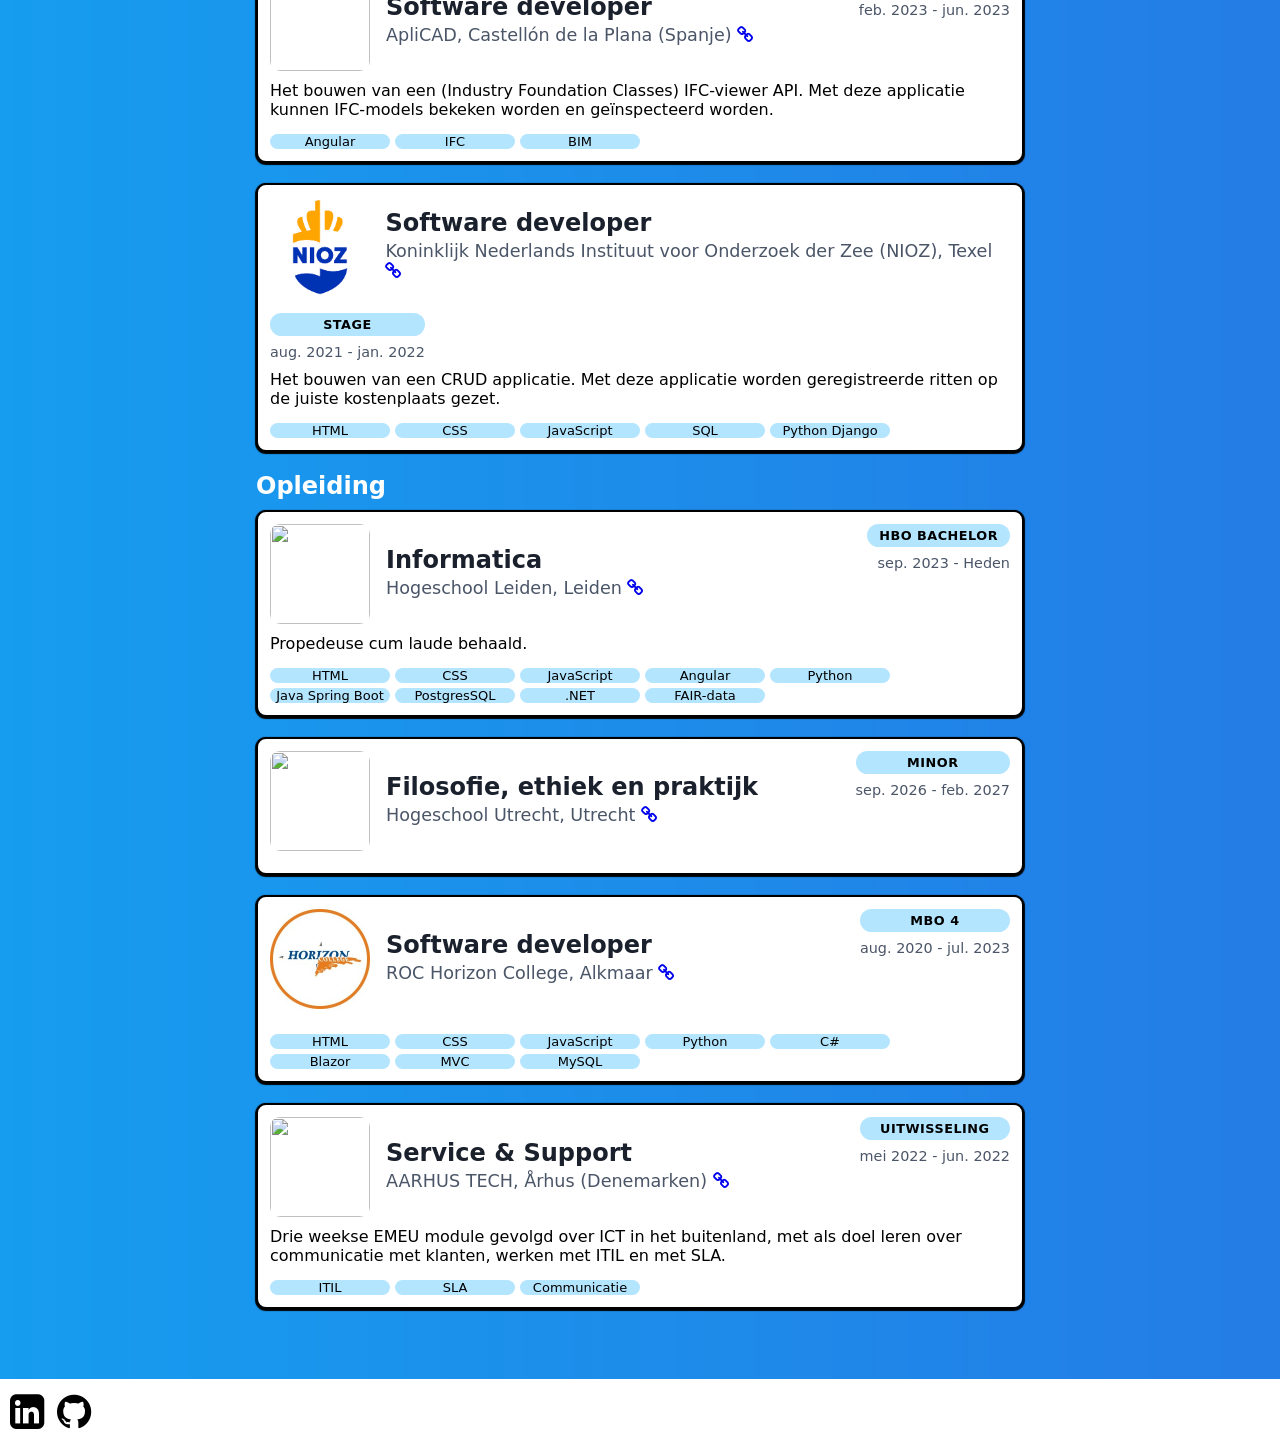
==== commit 65343c55: "Changed Index and Projects for own presentation" ====
--- a/index.html
+++ b/index.html
@@ -48,36 +48,18 @@
                 </div>
                 <div class="cv-right">
                     <div class="cv-type">Parttime</div>
-                    <div class="cv-date">2026 - heden</div>
-                </div>
-            </div>
-            <p>Doorontwikkeling van de stageopdracht.
+                    <div class="cv-date">feb. 2026 - Heden</div>
+                </div>
+            </div>
+            <p>Doorontwikkeling van de stageopdracht. Door een RESTful API te bouwen met MVC front-end.
+                Met deze tool kan je de data die nodig is voor het verwerken van datastromen: aanpassen, verwijderen en aanmaken.
             </p>
-        </div>
-
-
-        <div class="cv-item">
-            <div class="cv-header">
-                <div class="company-info">
-                    <img src="https://encrypted-tbn0.gstatic.com/images?q=tbn:ANd9GcRWLelJHLTWGagLmyqx_aqqXIX-6oJtifSRag&s" class="photo">
-                    <div class="company-details">
-                        <h3>Chef ICT & Hoofd Automatisering</h3>
-                        <h4>Slagtvelt festival, Ruinen <a href="https://www.instagram.com/slagtvelt" target="_blank"><i class="fa fa-link"></i></a></h4>
-                    </div>
-                </div>
-                <div class="cv-right">
-                    <div class="cv-type">Parttime</div>
-                    <div class="cv-date">2024 - 2026</div>
-                </div>
-            </div>
-                <p>Het bouwen van een CRUD applicatie. Met deze applicatie kan de organisatie: gasten toevoegen, e-mails 
-                    versturen met een betaallink en de tickets. Ook heb ik een QR-code scanner gebouwd om de tickets 
-                    in te scannen. De mobiele app heeft geen internet nodig om te kunnen functioneren.
-                </p>
             <ul>
                 <li>.NET</li>
                 <li>MVC</li>
-                <li>Flutter</li>
+                <li>AJAX</li>
+                <li>JavaScript</li>
+                <li>SQL</li>
             </ul>
         </div>
 
@@ -150,7 +132,11 @@
             <p>Het uitfaseren van de VBA-applicatie en deze applicatie in C# infaseren (.NET,
                 MVC, T-SQL), zodat deze applicatie schaalbaar, beheersbaar en toekomstbestendigd
                 wordt. Met deze applicatie worden diverse datastromen verwerkt, gevalideerd en in
-                genormaliseerde tabellen opgeslagen.
+                genormaliseerde tabellen opgeslagen. 
+                </br></br>
+                De applicatie wordt gebruikt door zorgadviseurs 
+                om data in kaart te brengen voor onze ketenpartners in de regio west, zodat ziekenhuizen, 
+                huisartsenposten en GGZ allemaal data hebben waar ze op kunnen handelen wat betreft de traumazorg. 
             </p>
             <ul>
                 <li>.NET</li>
@@ -174,10 +160,11 @@
                     <div class="cv-date">feb. 2023 - jun. 2023</div>
                 </div>
             </div>
-            <p>Het bouwen van een IFC-viewer API. Met deze applicatie kunnen IFC-models bekeken worden en geïnspecteerd worden.</p>
+            <p>Het bouwen van een (Industry Foundation Classes) IFC-viewer API. Met deze applicatie kunnen IFC-models bekeken worden en geïnspecteerd worden.</p>
             <ul>
                 <li>Angular</li>
                 <li>IFC</li>
+                <li>BIM</li>
             </ul>
         </div>
                 
@@ -219,7 +206,7 @@
                 </div>
                 <div class="cv-right">
                     <div class="cv-type">HBO Bachelor</div>
-                    <div class="cv-date">2023 - Heden</div>
+                    <div class="cv-date">sep. 2023 - Heden</div>
                 </div>
             </div>
                 <p>Propedeuse cum laude behaald.</p>
@@ -264,7 +251,7 @@
                 </div>
                 <div class="cv-right">
                     <div class="cv-type">MBO 4</div>
-                    <div class="cv-date">2020 - 2023</div>
+                    <div class="cv-date"> aug. 2020 - jul. 2023</div>
                 </div>
             </div>
             <ul>
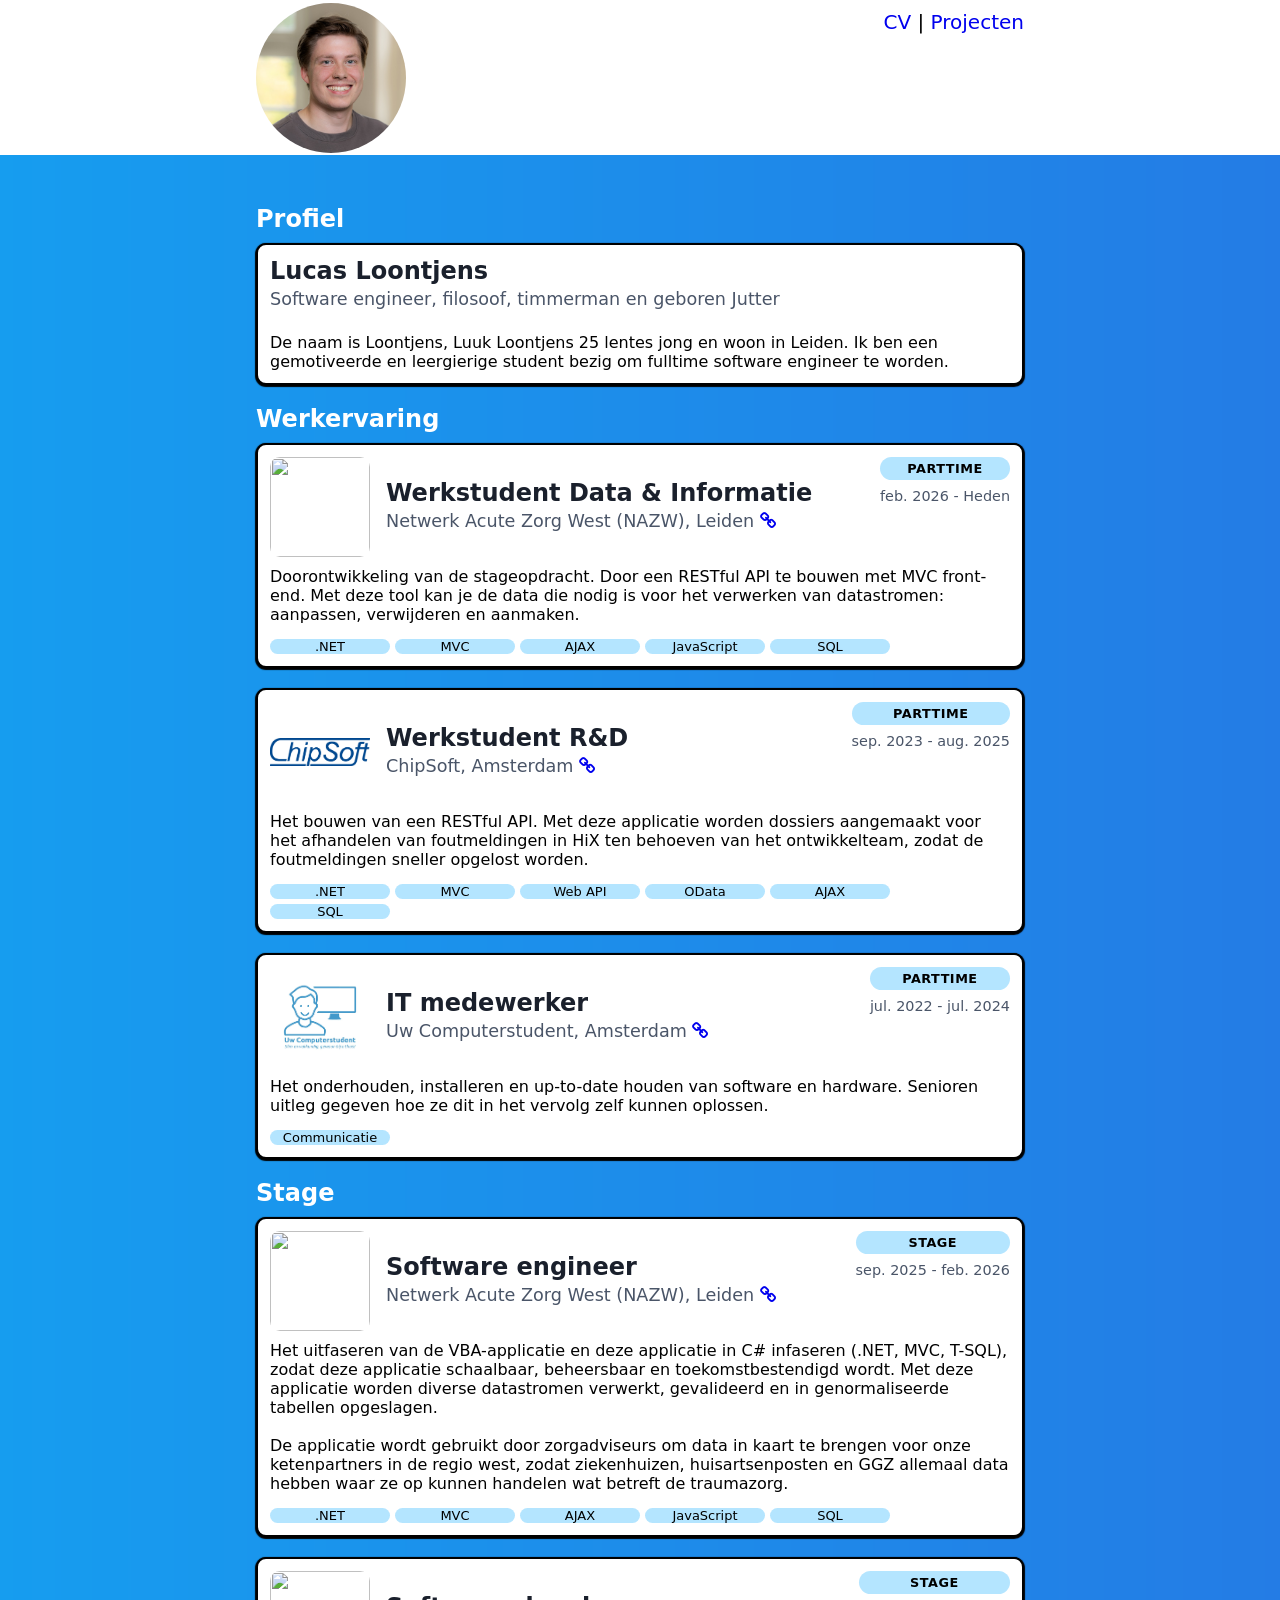
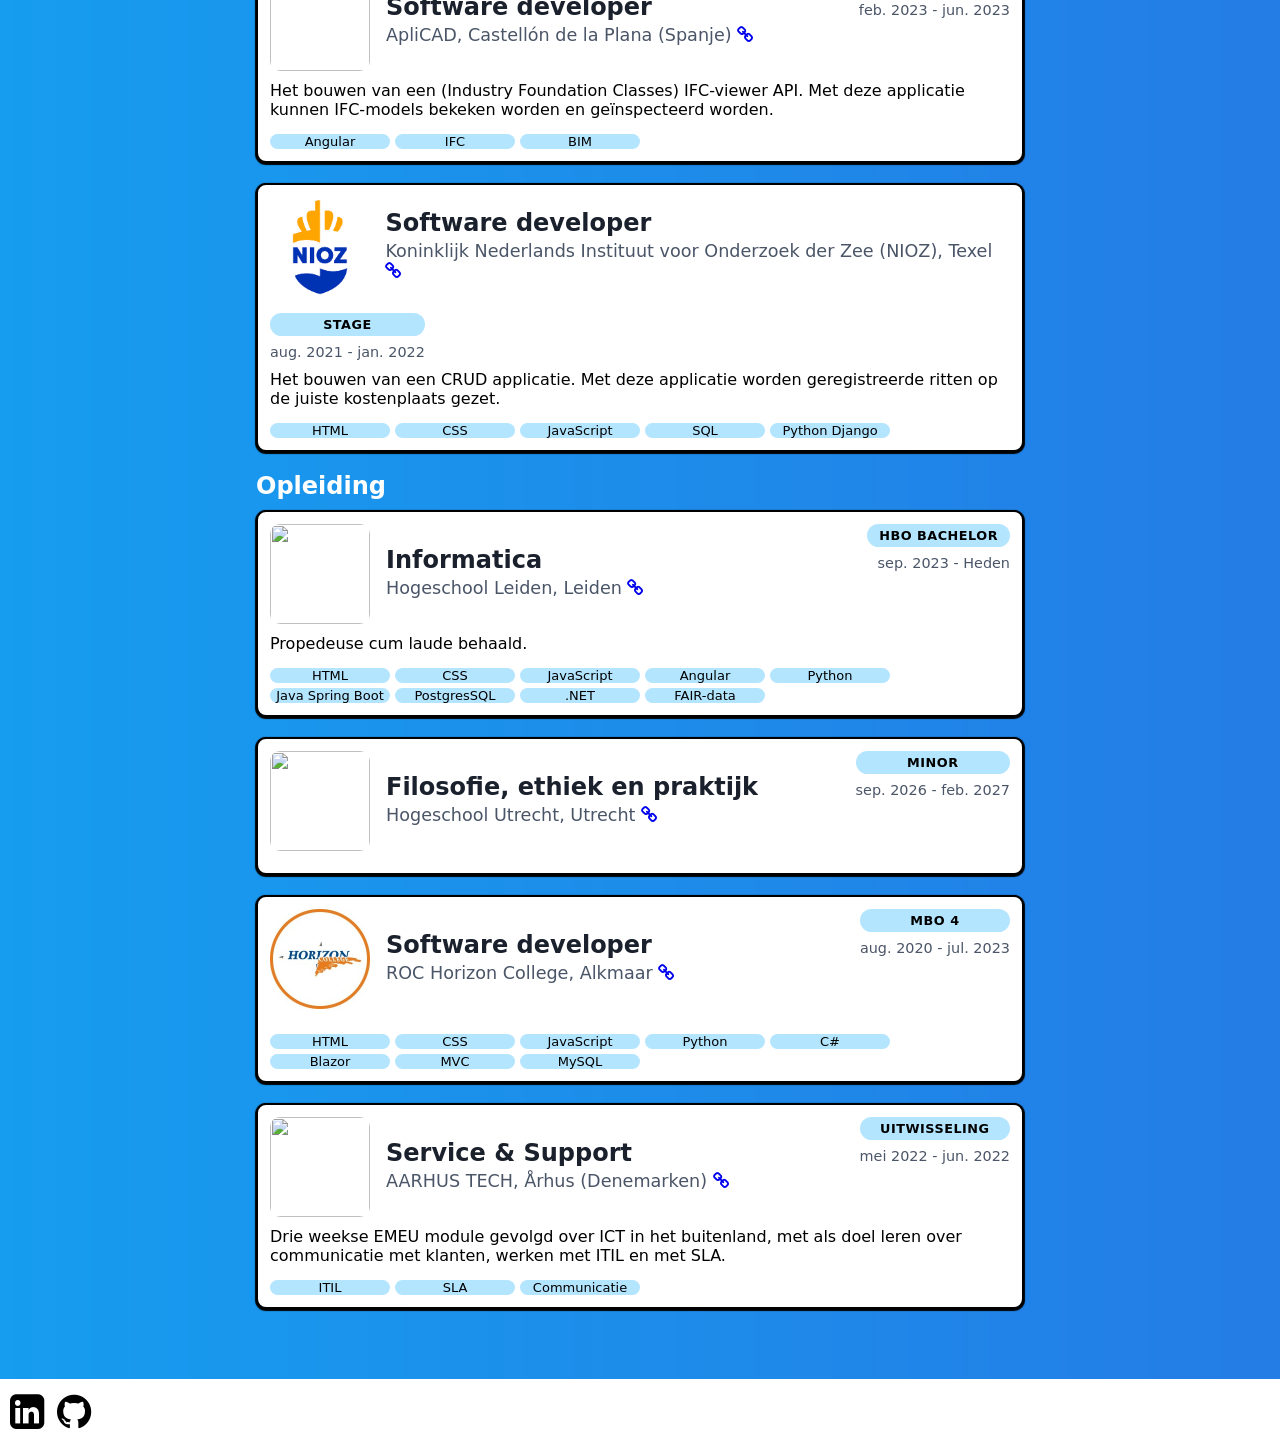
==== commit 5885e2a0: "Added "filosoof" title" ====
--- a/index.html
+++ b/index.html
@@ -28,7 +28,7 @@
             <div class="name">
                 <div class="company-details">
                     <h3>Lucas Loontjens</h3>
-                    <h4>Software engineer, timmerman en geboren Jutter</h4>                 
+                    <h4>Software engineer, filosoof, timmerman en geboren Jutter</h4>                 
                 </div>
             </div>
             <p>De naam is Loontjens, Luuk Loontjens 25 lentes jong en woon in Leiden.
